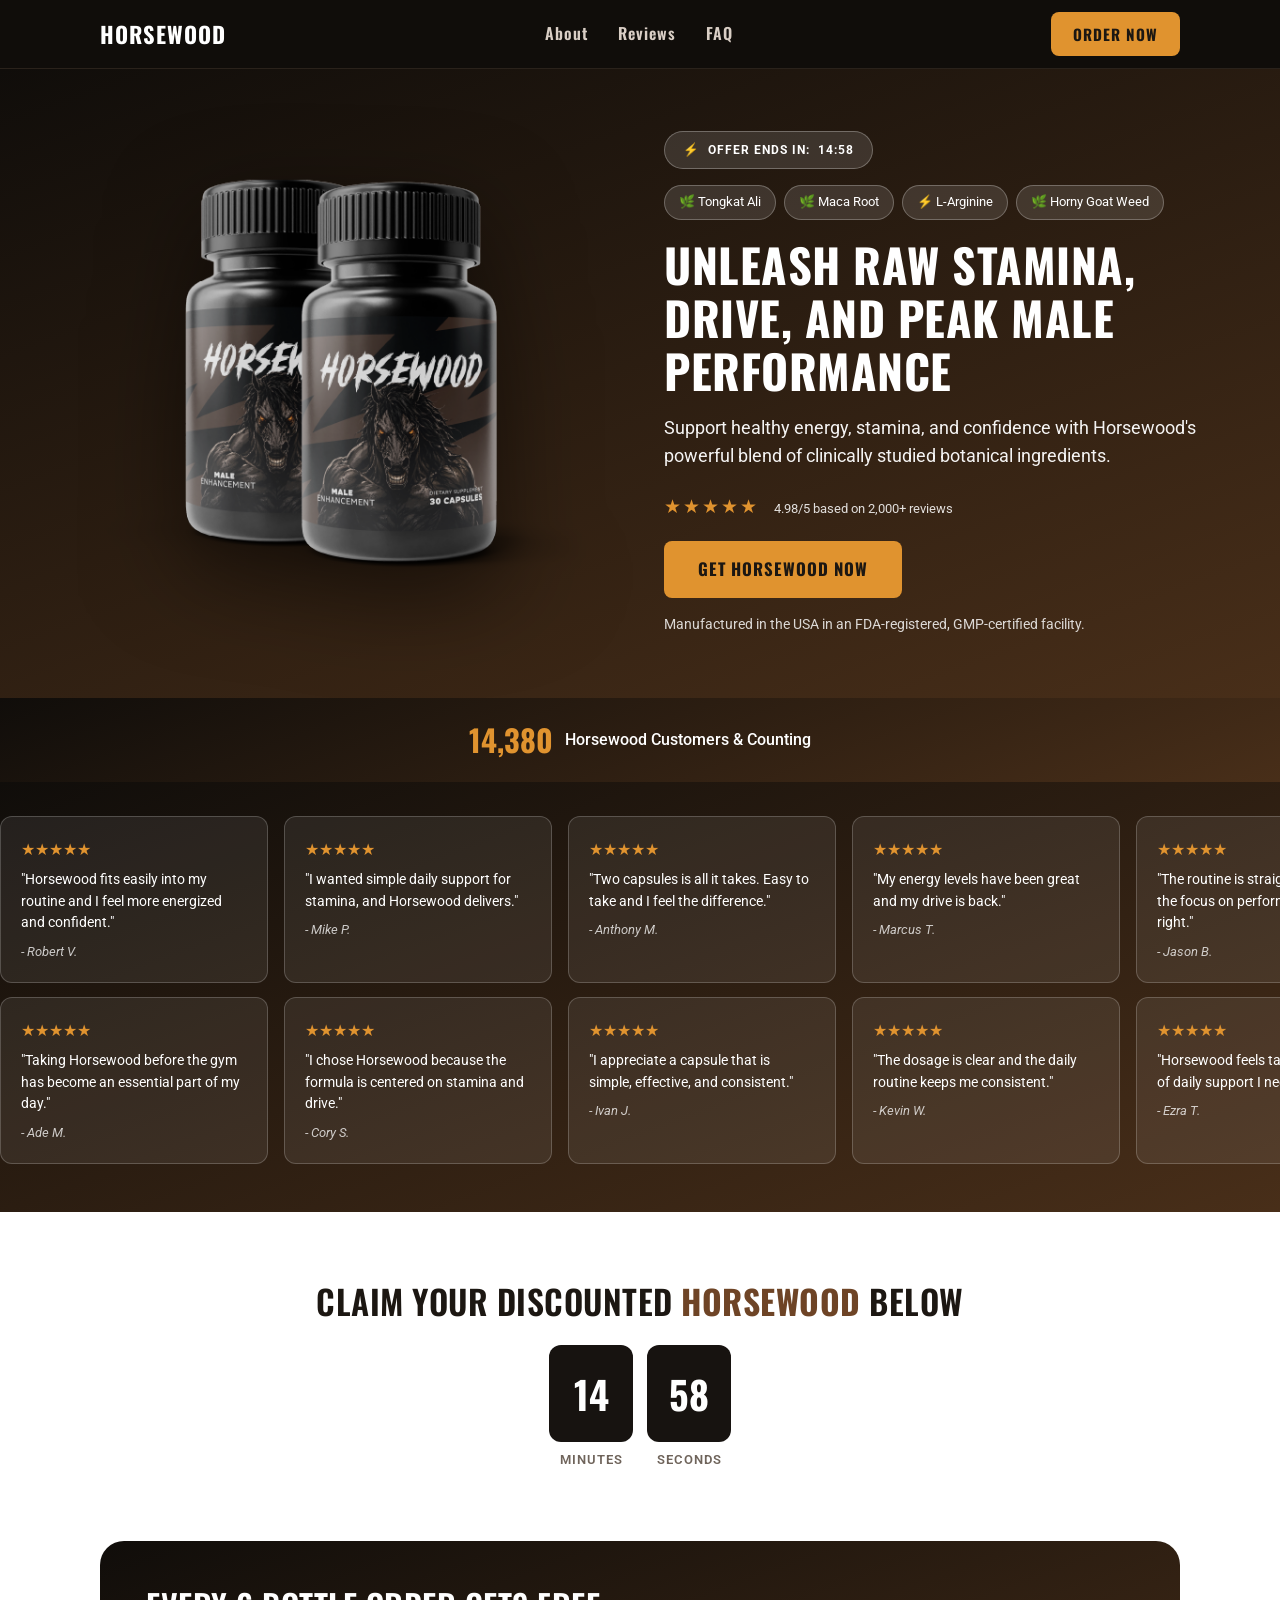
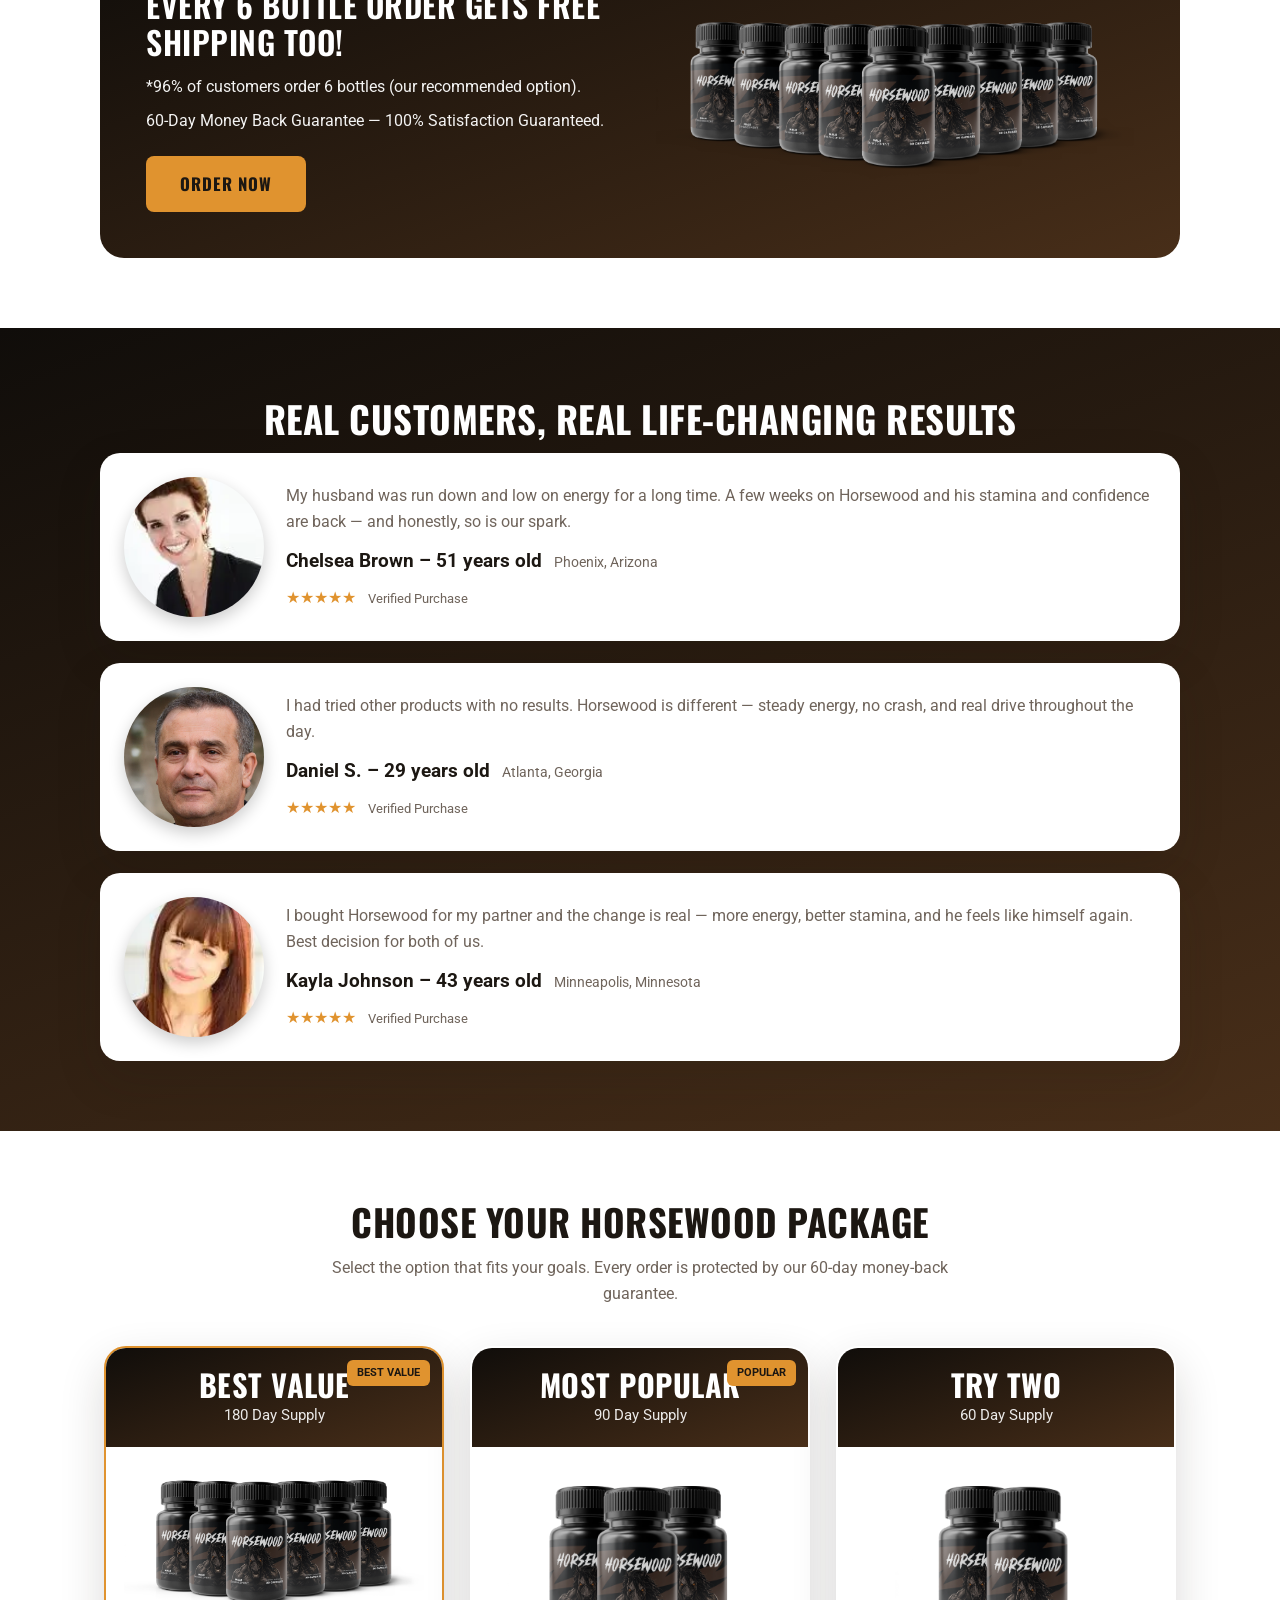
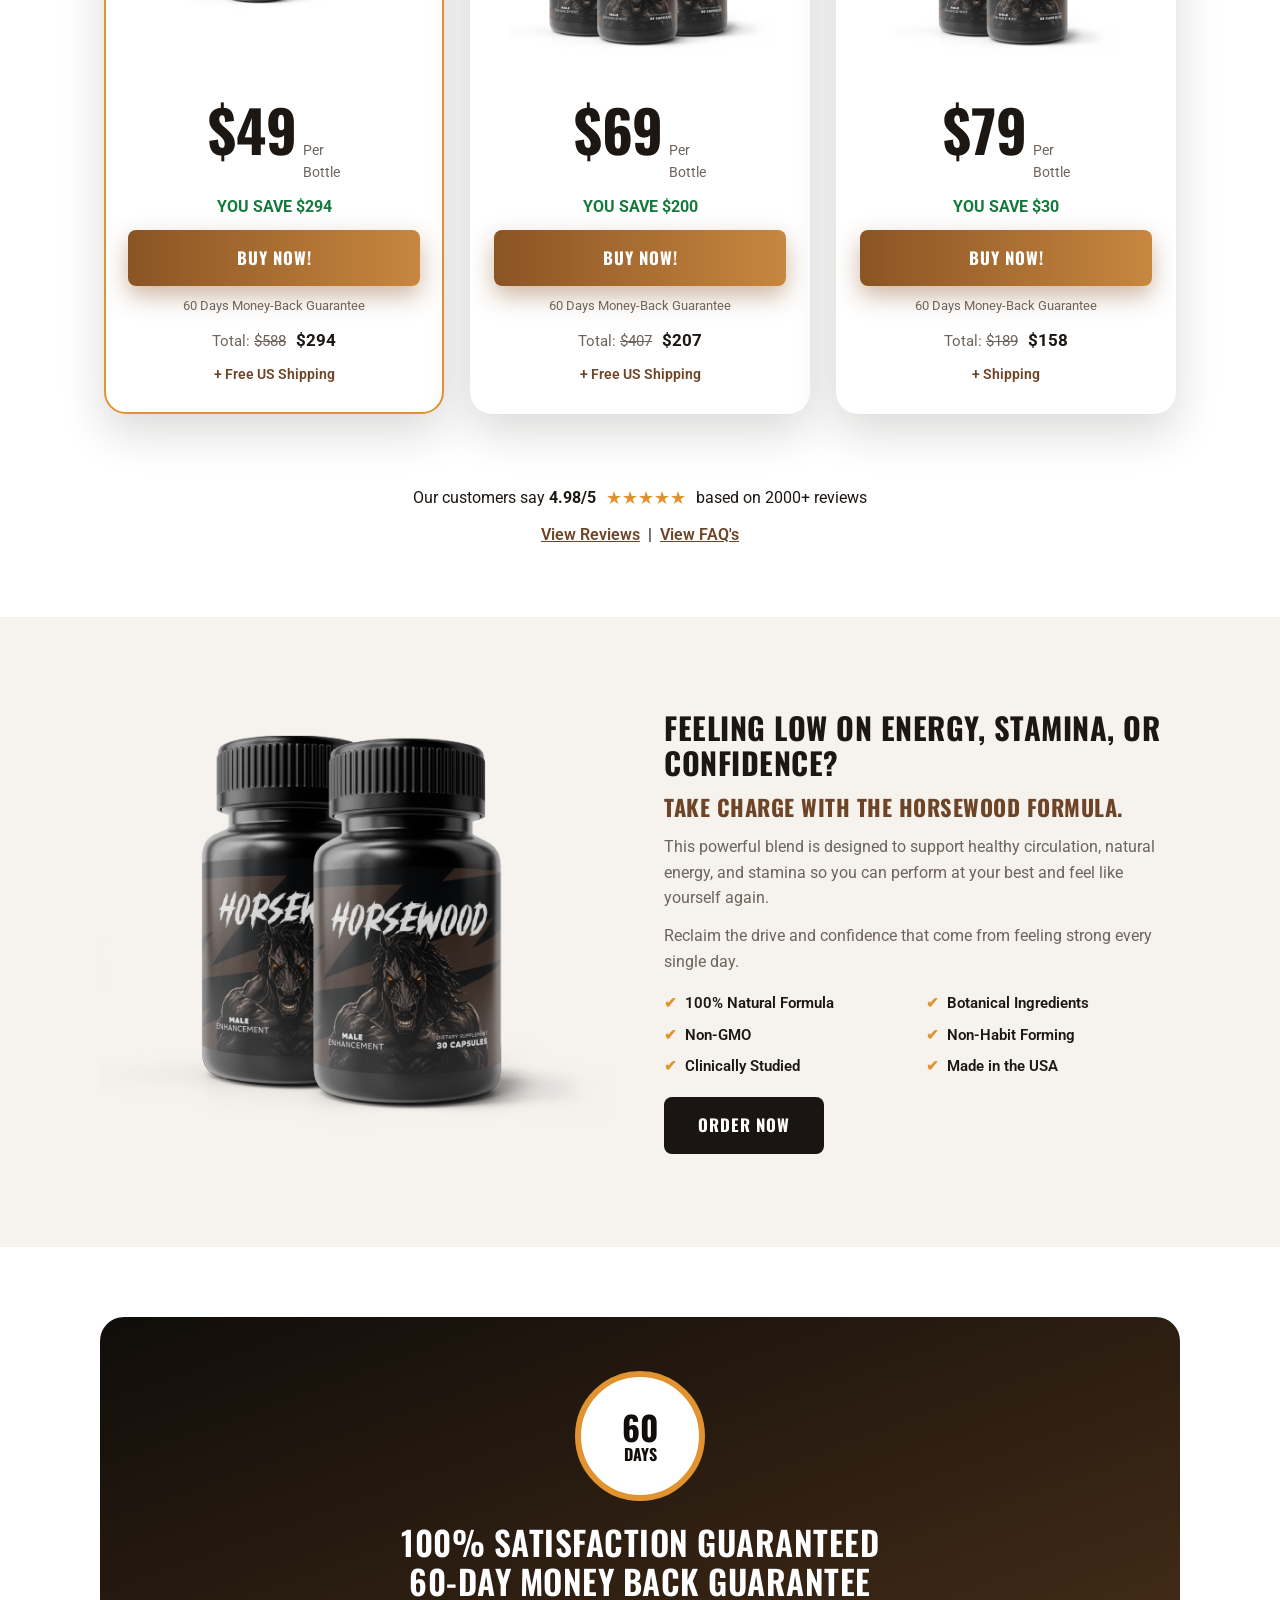
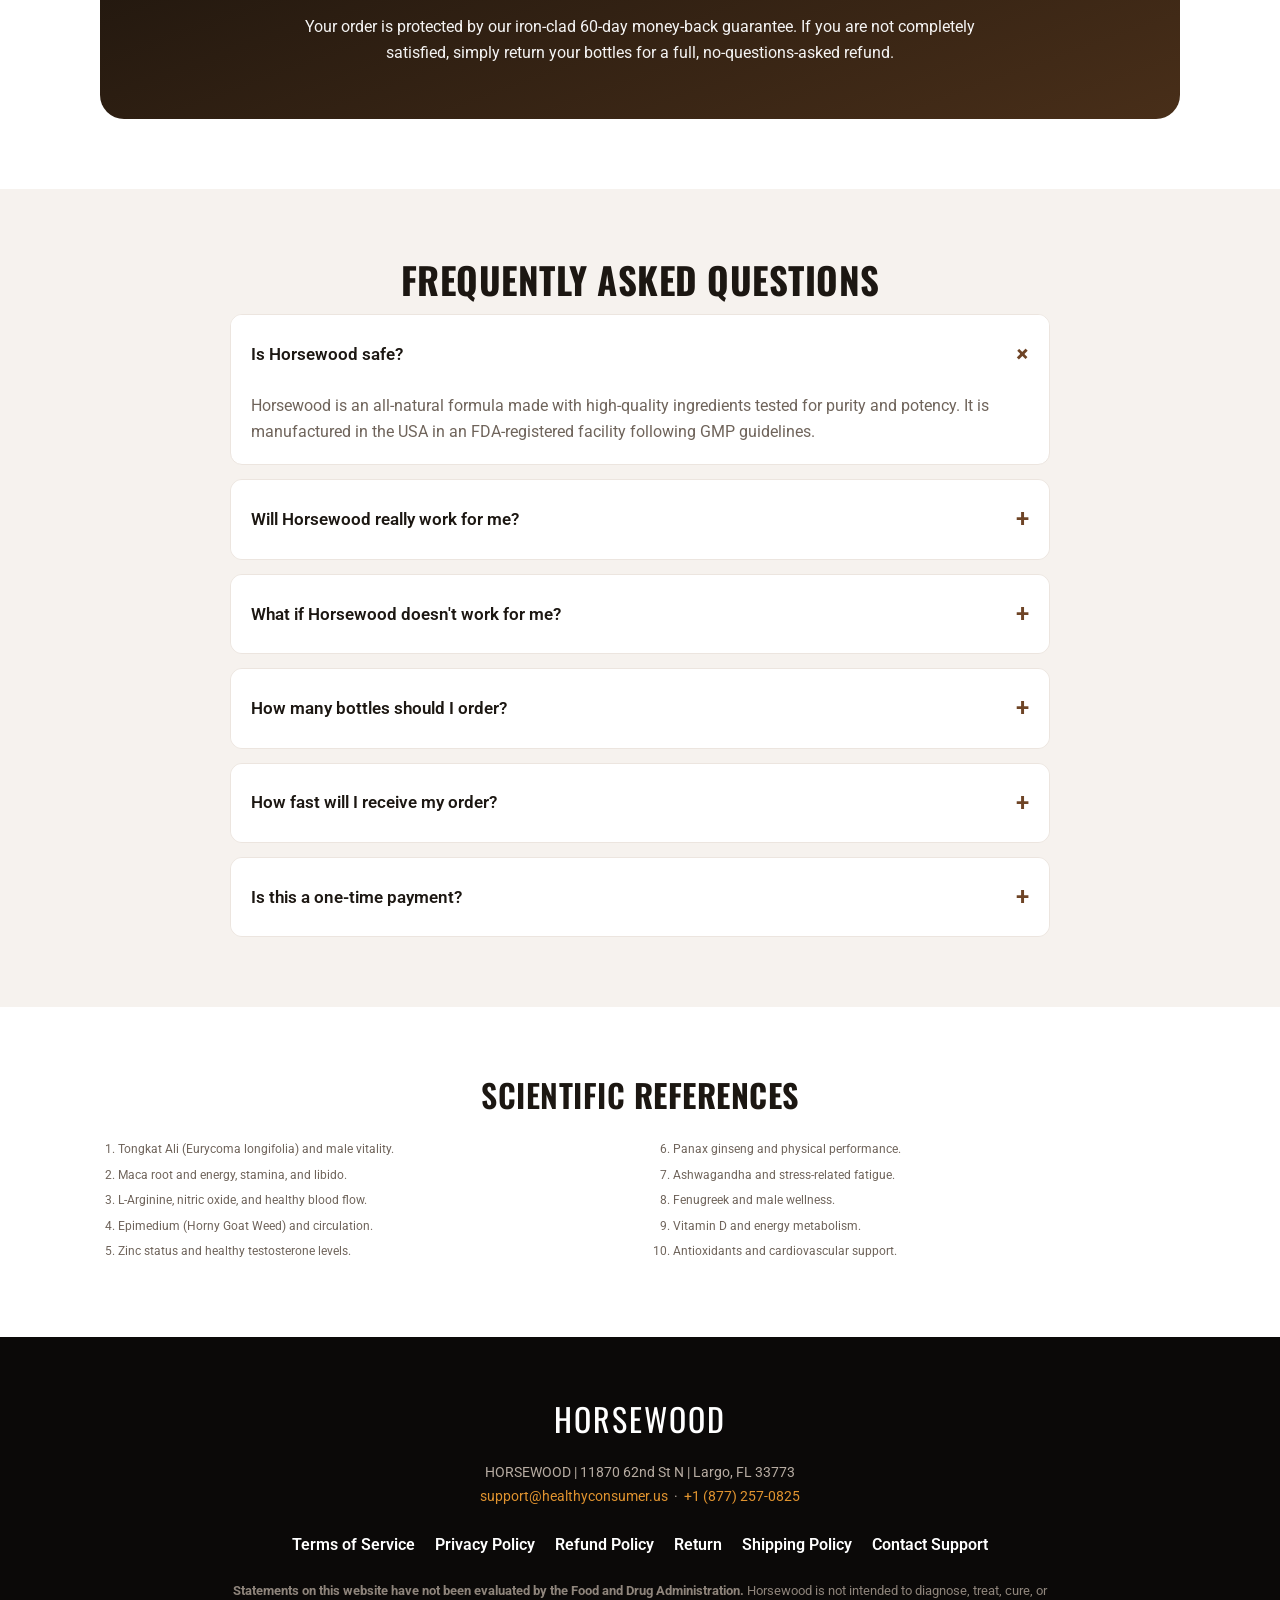
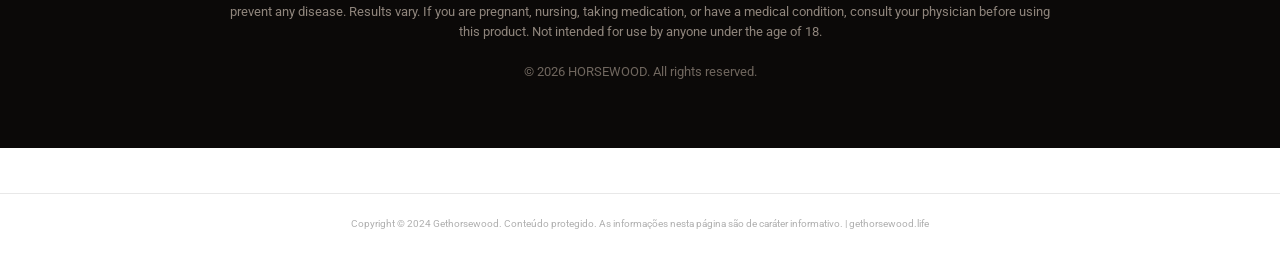
==== official/index.html @ 9ec66c35 "Upload automático via Sistema de Deploy - 2026-07-28T18:31:19.767Z" ====
<!-- 0c9d5bd5a222d79d -->
<!DOCTYPE html>
<html lang="en">
<head>
  <meta charset="UTF-8">
  <meta name="viewport" content="width=device-width, initial-scale=1.0">
  <title>Horsewood - Natural Male Enhancement for Stamina, Drive & Performance | Gethorsewood</title>
  
  <link rel="preconnect" href="https://fonts.googleapis.com">
  <link rel="preconnect" href="https://fonts.gstatic.com" crossorigin>
  <link href="https://fonts.googleapis.com/css2?family=Oswald:wght@500;600;700&family=Roboto:wght@400;500;700&display=swap" rel="stylesheet">
  <link rel="stylesheet" href="css/style.css">
<script type="text/javascript" src="https://lp.gethorsewood.life/track.js?rtkcmpid=6a68c150015705a9ba9831b3"></script>


<link rel="canonical" href="https://gethorsewood.life/">
<meta name="description" content="Descubra informações exclusivas e conteúdo verificado em gethorsewood.life. Acesse agora e confira os detalhes completos.">
<meta name="robots" content="index, follow, max-snippet:-1, max-image-preview:large">
<meta property="og:type" content="website">
<meta property="og:url" content="https://gethorsewood.life/">
<meta property="og:site_name" content="gethorsewood.life">
<meta property="og:description" content="Descubra informações exclusivas e conteúdo verificado em gethorsewood.life. Acesse agora e confira os detalhes completos.">
<meta property="og:locale" content="pt_BR">
<meta name="twitter:card" content="summary">
<meta name="twitter:domain" content="gethorsewood.life">
<meta name="generator" content="cms-0738b78eee9a">

<script type="application/ld+json">{"@context":"https://schema.org","@type":"WebPage","name":"Gethorsewood","url":"https://gethorsewood.life/","datePublished":"2024-05-18","dateModified":"2025-03-09","inLanguage":"pt-BR","isPartOf":{"@type":"WebSite","name":"Gethorsewood","url":"https://gethorsewood.life/"},"publisher":{"@type":"Organization","name":"Gethorsewood","url":"https://gethorsewood.life/"}}</script>

<style>:root{--ysso-p:rgb(11,102,93);--ysso-s:rgb(121,159,126);--ysso-id:'86a01a6eeff5'}@keyframes mmhsvbsu{from{opacity:1}to{opacity:1}}.trvgoi{position:absolute;width:0;height:0;overflow:hidden;pointer-events:none}</style>
<!-- b:d9uqpukvju v3.0.925 -->
</head>
<body data-s="a3e77fdf" data-p="w6bw26">
<noscript><div style="padding:18px;text-align:center;"><p>Este conteúdo de gethorsewood requer JavaScript habilitado para funcionar corretamente.</p></div></noscript>

<!-- ====== Header ====== -->
<header class="wab8_site-header">
  <div class="wab8_container wab8_nav">
    <a class="wab8_brand" href="#top">
HORSEWOOD
    </a>
    <nav class="wab8_nav-links">
      <a href="#about">About</a>
      <a href="#reviews">Reviews</a>
      <a href="#faqs">FAQ</a>
    </nav>
    <a class="wab8_btn wab8_btn-light wab8_nav-cta" href="#products">ORDER NOW</a>
    <button class="wab8_menu-btn" aria-label="Open menu"><span></span><span></span><span></span></button>
  </div>
  <div class="wab8_mobile-menu">
    <a href="#about">About</a>
    <a href="#reviews">Reviews</a>
    <a href="#faqs">FAQ</a>
    <a href="#products">Order Now</a>
  </div>
</header>
<!-- ====== Fim Header ====== -->

<span id="top"></span>

<!-- ====== Hero ====== -->
<section class="wab8_hero wab8_gradient">
  <div class="wab8_container wab8_hero-grid">
    <div class="wab8_hero-media">
      <img src="images/hero.png" alt="Horsewood bottle">
    </div>
    <div class="wab8_hero-copy">
      <div class="wab8_pill-timer"><span class="wab8_dot">&#9889;</span> OFFER ENDS IN: <span id="hero-timer">15:00</span></div>
      <div class="wab8_pills">
        <span>&#127807; Tongkat Ali</span>
        <span>&#127807; Maca Root</span>
        <span>&#9889; L-Arginine</span>
        <span>&#127807; Horny Goat Weed</span>
      </div>
      <h1>Unleash Raw Stamina, Drive, and Peak Male Performance</h1>
      <p class="wab8_hero-sub">Support healthy energy, stamina, and confidence with Horsewood's powerful blend of clinically studied botanical ingredients.</p>
      <div class="wab8_stars-inline">&#9733;&#9733;&#9733;&#9733;&#9733; <small>4.98/5 based on 2,000+ reviews</small></div>
      <a class="wab8_btn wab8_btn-light" href="#products">GET HORSEWOOD NOW</a>
      <p class="wab8_hero-note">Manufactured in the USA in an FDA-registered, GMP-certified facility.</p>
    </div>
  </div>
</section>
<!-- ====== Fim Hero ====== -->

<!-- ====== Contador ====== -->
<div class="wab8_counter-strip wab8_gradient">
  <span class="wab8_counter-num" data-target="14380">0</span>
  <span>Horsewood Customers &amp; Counting</span>
</div>
<!-- ====== Fim Contador ====== -->

<!-- ====== Marquee ====== -->
<section class="wab8_marquee-section wab8_gradient">
  <div class="wab8_marquee-wrap">
    <div class="wab8_marquee-track">
      <div class="wab8_rev-card"><div class="wab8_rc-stars">&#9733;&#9733;&#9733;&#9733;&#9733;</div><p class="wab8_rc-text">"Horsewood fits easily into my routine and I feel more energized and confident."</p><p class="wab8_rc-author">- Robert V.</p></div>
      <div class="wab8_rev-card"><div class="wab8_rc-stars">&#9733;&#9733;&#9733;&#9733;&#9733;</div><p class="wab8_rc-text">"I wanted simple daily support for stamina, and Horsewood delivers."</p><p class="wab8_rc-author">- Mike P.</p></div>
      <div class="wab8_rev-card"><div class="wab8_rc-stars">&#9733;&#9733;&#9733;&#9733;&#9733;</div><p class="wab8_rc-text">"Two capsules is all it takes. Easy to take and I feel the difference."</p><p class="wab8_rc-author">- Anthony M.</p></div>
      <div class="wab8_rev-card"><div class="wab8_rc-stars">&#9733;&#9733;&#9733;&#9733;&#9733;</div><p class="wab8_rc-text">"My energy levels have been great and my drive is back."</p><p class="wab8_rc-author">- Marcus T.</p></div>
      <div class="wab8_rev-card"><div class="wab8_rc-stars">&#9733;&#9733;&#9733;&#9733;&#9733;</div><p class="wab8_rc-text">"The routine is straightforward and the focus on performance is exactly right."</p><p class="wab8_rc-author">- Jason B.</p></div>
      <div class="wab8_rev-card"><div class="wab8_rc-stars">&#9733;&#9733;&#9733;&#9733;&#9733;</div><p class="wab8_rc-text">"Horsewood fits easily into my routine and I feel more energized and confident."</p><p class="wab8_rc-author">- Robert V.</p></div>
      <div class="wab8_rev-card"><div class="wab8_rc-stars">&#9733;&#9733;&#9733;&#9733;&#9733;</div><p class="wab8_rc-text">"I wanted simple daily support for stamina, and Horsewood delivers."</p><p class="wab8_rc-author">- Mike P.</p></div>
      <div class="wab8_rev-card"><div class="wab8_rc-stars">&#9733;&#9733;&#9733;&#9733;&#9733;</div><p class="wab8_rc-text">"Two capsules is all it takes. Easy to take and I feel the difference."</p><p class="wab8_rc-author">- Anthony M.</p></div>
    </div>
  </div>
  <div class="wab8_marquee-wrap">
    <div class="wab8_marquee-track wab8_reverse">
      <div class="wab8_rev-card"><div class="wab8_rc-stars">&#9733;&#9733;&#9733;&#9733;&#9733;</div><p class="wab8_rc-text">"Taking Horsewood before the gym has become an essential part of my day."</p><p class="wab8_rc-author">- Ade M.</p></div>
      <div class="wab8_rev-card"><div class="wab8_rc-stars">&#9733;&#9733;&#9733;&#9733;&#9733;</div><p class="wab8_rc-text">"I chose Horsewood because the formula is centered on stamina and drive."</p><p class="wab8_rc-author">- Cory S.</p></div>
      <div class="wab8_rev-card"><div class="wab8_rc-stars">&#9733;&#9733;&#9733;&#9733;&#9733;</div><p class="wab8_rc-text">"I appreciate a capsule that is simple, effective, and consistent."</p><p class="wab8_rc-author">- Ivan J.</p></div>
      <div class="wab8_rev-card"><div class="wab8_rc-stars">&#9733;&#9733;&#9733;&#9733;&#9733;</div><p class="wab8_rc-text">"The dosage is clear and the daily routine keeps me consistent."</p><p class="wab8_rc-author">- Kevin W.</p></div>
      <div class="wab8_rev-card"><div class="wab8_rc-stars">&#9733;&#9733;&#9733;&#9733;&#9733;</div><p class="wab8_rc-text">"Horsewood feels tailored to the kind of daily support I needed."</p><p class="wab8_rc-author">- Ezra T.</p></div>
      <div class="wab8_rev-card"><div class="wab8_rc-stars">&#9733;&#9733;&#9733;&#9733;&#9733;</div><p class="wab8_rc-text">"Taking Horsewood before the gym has become an essential part of my day."</p><p class="wab8_rc-author">- Ade M.</p></div>
      <div class="wab8_rev-card"><div class="wab8_rc-stars">&#9733;&#9733;&#9733;&#9733;&#9733;</div><p class="wab8_rc-text">"I chose Horsewood because the formula is centered on stamina and drive."</p><p class="wab8_rc-author">- Cory S.</p></div>
      <div class="wab8_rev-card"><div class="wab8_rc-stars">&#9733;&#9733;&#9733;&#9733;&#9733;</div><p class="wab8_rc-text">"I appreciate a capsule that is simple, effective, and consistent."</p><p class="wab8_rc-author">- Ivan J.</p></div>
    </div>
  </div>
</section>
<!-- ====== Fim Marquee ====== -->

<!-- ====== Oferta ====== -->
<section class="wab8_section">
  <div class="wab8_container wab8_offer">
    <h2>Claim your Discounted <b>Horsewood</b> Below</h2>
    <div class="wab8_countdown">
      <div class="wab8_cd-box"><span class="wab8_cd-num" data-cd-min>15</span><span>Minutes</span></div>
      <div class="wab8_cd-box"><span class="wab8_cd-num" data-cd-sec>00</span><span>Seconds</span></div>
    </div>
  </div>
</section>
<!-- ====== Fim Oferta ====== -->

<!-- ====== Destaque frete ====== -->
<section class="wab8_section" style="padding-top:0">
  <div class="wab8_container">
    <div class="wab8_highlight wab8_gradient">
      <div class="wab8_hl-copy">
        <h2>Every 6 Bottle Order Gets FREE Shipping Too!</h2>
        <p>*96% of customers order 6 bottles (our recommended option).</p>
        <p>60-Day Money Back Guarantee &mdash; 100% Satisfaction Guaranteed.</p>
        <a class="wab8_btn wab8_btn-light" href="#products" style="margin-top:14px">ORDER NOW</a>
      </div>
      <div class="wab8_hl-media"><img src="images/family.png" alt="Horsewood bottles"></div>
    </div>
  </div>
</section>
<!-- ====== Fim Destaque frete ====== -->

<!-- ====== Depoimentos ====== -->
<section id="reviews" class="wab8_section wab8_gradient">
  <div class="wab8_container">
    <h2 class="wab8_section-title" style="color:#fff">Real Customers, Real Life-Changing Results</h2>
    <div class="wab8_testimonials">
      <div class="wab8_testi-card">
        <img src="images/review-chelsea.jpg" alt="Chelsea Brown">
        <div class="wab8_t-body">
          <p>My husband was run down and low on energy for a long time. A few weeks on Horsewood and his stamina and confidence are back &mdash; and honestly, so is our spark.</p>
          <div class="wab8_t-name">Chelsea Brown &ndash; 51 years old</div>
          <div class="wab8_t-loc">Phoenix, Arizona</div>
          <div class="wab8_t-stars">&#9733;&#9733;&#9733;&#9733;&#9733; <small>Verified Purchase</small></div>
        </div>
      </div>
      <div class="wab8_testi-card">
        <img src="images/review-daniel.jpg" alt="Daniel S.">
        <div class="wab8_t-body">
          <p>I had tried other products with no results. Horsewood is different &mdash; steady energy, no crash, and real drive throughout the day.</p>
          <div class="wab8_t-name">Daniel S. &ndash; 29 years old</div>
          <div class="wab8_t-loc">Atlanta, Georgia</div>
          <div class="wab8_t-stars">&#9733;&#9733;&#9733;&#9733;&#9733; <small>Verified Purchase</small></div>
        </div>
      </div>
      <div class="wab8_testi-card">
        <img src="images/review-kayla.jpg" alt="Kayla Johnson">
        <div class="wab8_t-body">
          <p>I bought Horsewood for my partner and the change is real &mdash; more energy, better stamina, and he feels like himself again. Best decision for both of us.</p>
          <div class="wab8_t-name">Kayla Johnson &ndash; 43 years old</div>
          <div class="wab8_t-loc">Minneapolis, Minnesota</div>
          <div class="wab8_t-stars">&#9733;&#9733;&#9733;&#9733;&#9733; <small>Verified Purchase</small></div>
        </div>
      </div>
    </div>
  </div>
</section>
<!-- ====== Fim Depoimentos ====== -->

<!-- ====== Produtos ====== -->
<section id="products" class="wab8_section">
  <div class="wab8_container-wide">
    <h2 class="wab8_section-title">Choose Your Horsewood Package</h2>
    <p class="wab8_section-lead">Select the option that fits your goals. Every order is protected by our 60-day money-back guarantee.</p>
    <div class="wab8_pricing">

      <div class="wab8_price-card wab8_featured">
        <a class="wab8_pc-head wab8_gradient" href="https://lp.gethorsewood.life/click/3" style="display:block">
          <span class="wab8_pc-tag">Best Value</span>
          <h3>Best Value</h3>
          <p>180 Day Supply</p>
        </a>
        <div class="wab8_pc-img"><img src="images/pack-6.png" alt="6 bottles of Horsewood"></div>
        <div class="wab8_pc-body">
          <div class="wab8_pc-price"><b>$49</b><small>Per<br>Bottle</small></div>
          <p class="wab8_pc-save">YOU SAVE $294</p>
          <a class="wab8_btn wab8_btn-primary wab8_btn-block" href="https://lp.gethorsewood.life/click/3">BUY NOW!</a>
          <p class="wab8_pc-guar">60 Days Money-Back Guarantee</p>
          <p class="wab8_pc-total">Total: <span class="wab8_old">$588</span> <span class="wab8_new">$294</span></p>
          <span class="wab8_pc-ship">+ Free US Shipping</span>
        </div>
      </div>

      <div class="wab8_price-card">
        <a class="wab8_pc-head wab8_gradient" href="https://lp.gethorsewood.life/click/2" style="display:block">
          <span class="wab8_pc-tag">Popular</span>
          <h3>Most Popular</h3>
          <p>90 Day Supply</p>
        </a>
        <div class="wab8_pc-img"><img src="images/pack-3.png" alt="3 bottles of Horsewood"></div>
        <div class="wab8_pc-body">
          <div class="wab8_pc-price"><b>$69</b><small>Per<br>Bottle</small></div>
          <p class="wab8_pc-save">YOU SAVE $200</p>
          <a class="wab8_btn wab8_btn-primary wab8_btn-block" href="https://lp.gethorsewood.life/click/2">BUY NOW!</a>
          <p class="wab8_pc-guar">60 Days Money-Back Guarantee</p>
          <p class="wab8_pc-total">Total: <span class="wab8_old">$407</span> <span class="wab8_new">$207</span></p>
          <span class="wab8_pc-ship">+ Free US Shipping</span>
        </div>
      </div>

      <div class="wab8_price-card">
        <a class="wab8_pc-head wab8_gradient" href="https://lp.gethorsewood.life/click/1" style="display:block">
          <h3>Try Two</h3>
          <p>60 Day Supply</p>
        </a>
        <div class="wab8_pc-img"><img src="images/pack-2.png" alt="2 bottles of Horsewood"></div>
        <div class="wab8_pc-body">
          <div class="wab8_pc-price"><b>$79</b><small>Per<br>Bottle</small></div>
          <p class="wab8_pc-save">YOU SAVE $30</p>
          <a class="wab8_btn wab8_btn-primary wab8_btn-block" href="https://lp.gethorsewood.life/click/1">BUY NOW!</a>
          <p class="wab8_pc-guar">60 Days Money-Back Guarantee</p>
          <p class="wab8_pc-total">Total: <span class="wab8_old">$189</span> <span class="wab8_new">$158</span></p>
          <span class="wab8_pc-ship">+ Shipping</span>
        </div>
      </div>

    </div>
  </div>
</section>
<!-- ====== Fim Produtos ====== -->

<!-- ====== Rating strip ====== -->
<section class="wab8_section" style="padding-top:0">
  <div class="wab8_container wab8_rating-strip">
    <div class="wab8_rs-top">
      <p>Our customers say <b>4.98/5</b></p>
      <span class="wab8_rs-stars">&#9733;&#9733;&#9733;&#9733;&#9733;</span>
      <p>based on 2000+ reviews</p>
    </div>
    <div><a href="#reviews">View Reviews</a> &nbsp;|&nbsp; <a href="#faqs">View FAQ's</a></div>
  </div>
</section>
<!-- ====== Fim Rating strip ====== -->

<!-- ====== Sobre ====== -->
<section id="about" class="wab8_section" style="background:var(--bg-soft)">
  <div class="wab8_container wab8_about-grid">
    <div class="wab8_about-media"><img src="images/hero.png" alt="Horsewood bottle"></div>
    <div class="wab8_about-copy">
      <h3>Feeling low on energy, stamina, or confidence?</h3>
      <h3 class="wab8_sub">Take charge with the Horsewood formula.</h3>
      <p>This powerful blend is designed to support healthy circulation, natural energy, and stamina so you can perform at your best and feel like yourself again.</p>
      <p>Reclaim the drive and confidence that come from feeling strong every single day.</p>
      <ul class="wab8_about-check">
        <li>100% Natural Formula</li>
        <li>Botanical Ingredients</li>
        <li>Non-GMO</li>
        <li>Non-Habit Forming</li>
        <li>Clinically Studied</li>
        <li>Made in the USA</li>
      </ul>
      <a class="wab8_btn wab8_btn-dark" href="#products">ORDER NOW</a>
    </div>
  </div>
</section>
<!-- ====== Fim Sobre ====== -->

<!-- ====== Garantia ====== -->
<section class="wab8_section">
  <div class="wab8_container">
    <div class="wab8_guarantee wab8_gradient">
      <div class="wab8_badge"><span><b>60</b>DAYS</span></div>
      <h3>100% Satisfaction Guaranteed<br>60-Day Money Back Guarantee</h3>
      <p>Your order is protected by our iron-clad 60-day money-back guarantee. If you are not completely satisfied, simply return your bottles for a full, no-questions-asked refund.</p>
    </div>
  </div>
</section>
<!-- ====== Fim Garantia ====== -->

<!-- ====== FAQ ====== -->
<section id="faqs" class="wab8_section" style="background:var(--bg-soft)">
  <div class="wab8_container">
    <h2 class="wab8_section-title">Frequently Asked Questions</h2>
    <div class="wab8_faq-list">
      <details class="wab8_faq-item" open>
        <summary>Is Horsewood safe?</summary>
        <div class="wab8_faq-body">Horsewood is an all-natural formula made with high-quality ingredients tested for purity and potency. It is manufactured in the USA in an FDA-registered facility following GMP guidelines.</div>
      </details>
      <details class="wab8_faq-item">
        <summary>Will Horsewood really work for me?</summary>
        <div class="wab8_faq-body">Horsewood is formulated with clinically studied botanicals selected to support stamina, energy, and drive. For best results, take it consistently every day.</div>
      </details>
      <details class="wab8_faq-item">
        <summary>What if Horsewood doesn't work for me?</summary>
        <div class="wab8_faq-body">Every bottle is backed by a 60-day money-back guarantee. If you are unsatisfied for any reason, return what you haven't used for a full refund.</div>
      </details>
      <details class="wab8_faq-item">
        <summary>How many bottles should I order?</summary>
        <div class="wab8_faq-body">Our ingredients work best after 90 days or more of consistent use, which is why the 3 or 6-bottle packages are the most popular and best value.</div>
      </details>
      <details class="wab8_faq-item">
        <summary>How fast will I receive my order?</summary>
        <div class="wab8_faq-body">Orders ship within 2 to 3 business days. US delivery averages 5 to 7 days; international orders usually take 10 to 12 days.</div>
      </details>
      <details class="wab8_faq-item">
        <summary>Is this a one-time payment?</summary>
        <div class="wab8_faq-body">Yes. Every option on this page is a one-time charge. You will never be billed without being clearly notified.</div>
      </details>
    </div>
  </div>
</section>
<!-- ====== Fim FAQ ====== -->

<!-- ====== Referencias ====== -->
<section class="wab8_section">
  <div class="wab8_container wab8_refs">
    <h2>Scientific <b>References</b></h2>
    <ol>
      <li>Tongkat Ali (Eurycoma longifolia) and male vitality.</li>
      <li>Maca root and energy, stamina, and libido.</li>
      <li>L-Arginine, nitric oxide, and healthy blood flow.</li>
      <li>Epimedium (Horny Goat Weed) and circulation.</li>
      <li>Zinc status and healthy testosterone levels.</li>
      <li>Panax ginseng and physical performance.</li>
      <li>Ashwagandha and stress-related fatigue.</li>
      <li>Fenugreek and male wellness.</li>
      <li>Vitamin D and energy metabolism.</li>
      <li>Antioxidants and cardiovascular support.</li>
    </ol>
  </div>
</section>
<!-- ====== Fim Referencias ====== -->

<!-- ====== Footer ====== -->
<footer class="wab8_site-footer">
  <div class="wab8_footer-inner">
    <div class="wab8_footer-brand">HORSEWOOD</div>
    <p class="wab8_footer-address">HORSEWOOD | 11870 62nd St N | Largo, FL 33773<br>
      <a href="mailto:support@healthyconsumer.us">support@healthyconsumer.us</a> &nbsp;&middot;&nbsp;
      <a href="tel:+18772570825">+1 (877) 257-0825</a>
    </p>
    <div class="wab8_footer-links">
      <a href="https://horsewood.us/terms/">Terms of Service</a>
      <a href="https://horsewood.us/privacy/">Privacy Policy</a>
      <a href="https://horsewood.us/support/">Refund Policy</a>
      <a href="https://horsewood.us/support/">Return</a>
      <a href="https://horsewood.us/support/">Shipping Policy</a>
      <a href="https://horsewood.us/contact/">Contact Support</a>
    </div>
    <p class="wab8_footer-disclaimer">
      <strong>Statements on this website have not been evaluated by the Food and Drug Administration.</strong>
      Horsewood is not intended to diagnose, treat, cure, or prevent any disease. Results vary. If you are pregnant, nursing, taking medication, or have a medical condition, consult your physician before using this product. Not intended for use by anyone under the age of 18.
    </p>
    <p class="wab8_footer-copy">&copy; 2026 HORSEWOOD. All rights reserved.</p>
    <span id="disclaimer"></span>
    <script src="https://display.buygoods.com/v1/disclaimer?id=disclaimer&account_id=12662"></script>
  </div>
</footer>
<!-- ====== Fim Footer ====== -->

<script src="js/main.js"></script>
<footer style="text-align:center;padding:22px 15px;font-size:10px;color:#b0b0b0;margin-top:45px;border-top:1px solid #e8e8e8"><p>Copyright © 2024 Gethorsewood. Conteúdo protegido. As informações nesta página são de caráter informativo. | <a href="https://gethorsewood.life/" style="color:#b0b0b0;text-decoration:none">gethorsewood.life</a></p></footer>
</body>
</html>

<!-- 0b17856b5afbbd5a5ac910b4 -->
---- official/css/style.css ----
/* ====== Variaveis / Marca ====== */
:root {
  --brand-1: #100d0a;
  --brand-2: #6e4426;
  --brand-deep: #080605;
  --grad: linear-gradient(160deg, #100d0a 0%, #5c3a1e 135%);
  --grad-btn: linear-gradient(90deg, #8a5424, #c8873f);
  --accent: #e0932f;
  --ink: #1c1712;
  --muted: #6f645b;
  --line: #ece5df;
  --bg-soft: #f6f2ee;
  --font-head: 'Oswald', 'Arial Narrow', Arial, sans-serif;
  --font-body: 'Roboto', 'Segoe UI', Arial, sans-serif;
  --radius: 22px;
  --shadow: 0 18px 45px rgba(28, 23, 18, .16);
}
/* ====== Fim Variaveis / Marca ====== */

/* ====== Reset ====== */
* { margin: 0; padding: 0; box-sizing: border-box; }
html { scroll-behavior: smooth; overflow-x: clip; }
body {
  font-family: var(--font-body);
  color: var(--ink);
  background: #fff;
  line-height: 1.6;
  -webkit-font-smoothing: antialiased;
  overflow-x: clip;
}
img { max-width: 100%; display: block; }
a { text-decoration: none; color: inherit; }
ul { list-style: none; }
h1, h2, h3, h4 { font-family: var(--font-head); line-height: 1.15; font-weight: 700; letter-spacing: .5px; text-transform: uppercase; }
.wab8_container { width: 100%; max-width: 1120px; margin: 0 auto; padding: 0 20px; }
.wab8_container-wide { width: 100%; max-width: 1240px; margin: 0 auto; padding: 0 20px; }
.wab8_gradient { background: var(--grad); color: #fff; }
.wab8_text-accent { color: var(--accent); }
/* ====== Fim Reset ====== */

/* ====== Botoes ====== */
.wab8_btn {
  display: inline-flex; align-items: center; justify-content: center; gap: .5rem;
  font-family: var(--font-head); font-weight: 700; cursor: pointer; border: none;
  padding: 15px 34px; border-radius: 8px; font-size: 1.05rem; letter-spacing: 1px; text-transform: uppercase;
  transition: transform .2s ease, box-shadow .2s ease, opacity .2s ease;
}
.wab8_btn:hover { transform: translateY(-2px); }
.wab8_btn-primary { background: var(--grad-btn); color: #fff; box-shadow: 0 10px 24px rgba(138, 84, 36, .42); }
.wab8_btn-light { background: var(--accent); color: #1c1712; }
.wab8_btn-dark { background: #1a1512; color: #fff; }
.wab8_btn-block { width: 100%; }
/* ====== Fim Botoes ====== */

/* ====== Header ====== */
.wab8_site-header {
  position: sticky; top: 0; z-index: 50; background: #100d0a; color: #fff;
  border-bottom: 1px solid #2a221b; transition: box-shadow .3s ease;
}
.wab8_site-header.wab8_scrolled { box-shadow: 0 8px 24px rgba(0, 0, 0, .4); }
.wab8_nav { display: flex; align-items: center; justify-content: space-between; height: 68px; }
.wab8_brand { display: flex; align-items: center; gap: 10px; font-family: var(--font-head); font-weight: 700; font-size: 1.4rem; color: #fff; letter-spacing: 1px; }
.wab8_brand-mark {
  width: 34px; height: 34px; border-radius: 8px; background: var(--grad-btn);
  display: grid; place-items: center; color: #fff; font-size: 1rem;
}
.wab8_nav-links { display: flex; align-items: center; gap: 30px; font-weight: 600; font-family: var(--font-head); letter-spacing: 1px; }
.wab8_nav-links a { color: #d9cec5; }
.wab8_nav-links a:hover { color: var(--accent); }
.wab8_nav-cta { padding: 10px 22px; font-size: .95rem; }
.wab8_menu-btn { display: none; background: none; border: none; cursor: pointer; padding: 6px; }
.wab8_menu-btn span { display: block; width: 24px; height: 2px; background: #fff; margin: 5px 0; transition: .3s; }
.wab8_mobile-menu { display: none; flex-direction: column; gap: 4px; padding: 12px 20px 18px; border-top: 1px solid #2a221b; background: #100d0a; }
.wab8_mobile-menu a { padding: 10px 0; font-weight: 600; border-bottom: 1px solid #2a221b; color: #fff; }
.wab8_mobile-menu.wab8_open { display: flex; }
/* ====== Fim Header ====== */

/* ====== Hero ====== */
.wab8_hero { color: #fff; overflow: hidden; }
.wab8_hero-grid { display: flex; align-items: center; gap: 48px; padding: 60px 0; }
.wab8_hero-media, .wab8_hero-copy { flex: 1; }
.wab8_hero-media img { filter: drop-shadow(0 30px 45px rgba(0, 0, 0, .5)); animation: floaty 5s ease-in-out infinite; }
@keyframes floaty { 0%,100% { transform: translateY(0); } 50% { transform: translateY(-14px); } }
.wab8_pill-timer {
  display: inline-flex; align-items: center; gap: 8px; font-weight: 700; font-size: .78rem;
  letter-spacing: 1px; padding: 8px 18px; border-radius: 50px;
  background: rgba(255, 255, 255, .12); border: 1px solid rgba(255, 255, 255, .28); margin-bottom: 16px;
}
.wab8_pill-timer .wab8_dot { color: var(--accent); }
.wab8_pills { display: flex; flex-wrap: wrap; gap: 8px; margin-bottom: 18px; }
.wab8_pills span {
  font-size: .8rem; padding: 6px 14px; border-radius: 50px;
  background: rgba(255, 255, 255, .12); border: 1px solid rgba(255, 255, 255, .26);
}
.wab8_hero h1 { font-size: 2.9rem; margin-bottom: 16px; }
.wab8_hero-sub { font-size: 1.1rem; opacity: .95; margin-bottom: 22px; font-weight: 400; text-transform: none; }
.wab8_hero-note { font-size: .85rem; opacity: .82; margin-top: 16px; }
.wab8_stars-inline { color: var(--accent); letter-spacing: 2px; margin-bottom: 18px; font-size: 1.2rem; }
.wab8_stars-inline small { color: #fff; opacity: .85; margin-left: 8px; letter-spacing: 0; font-size: .8rem; }
/* ====== Fim Hero ====== */

/* ====== Contador ====== */
.wab8_counter-strip { color: #fff; text-align: center; padding: 18px; display: flex; align-items: center; justify-content: center; gap: 12px; flex-wrap: wrap; font-weight: 500; }
.wab8_counter-num { font-size: 1.9rem; font-weight: 700; color: var(--accent); font-family: var(--font-head); }
/* ====== Fim Contador ====== */

/* ====== Marquee ====== */
.wab8_marquee-section { padding: 34px 0; }
.wab8_marquee-wrap { overflow: hidden; margin-bottom: 14px; }
.wab8_marquee-track { display: flex; gap: 16px; width: max-content; animation: marquee 34s linear infinite; }
.wab8_marquee-track.wab8_reverse { animation-direction: reverse; }
.wab8_marquee-wrap:hover .wab8_marquee-track { animation-play-state: paused; }
@keyframes marquee { from { transform: translateX(0); } to { transform: translateX(-50%); } }
.wab8_rev-card { min-width: 268px; max-width: 268px; background: rgba(255, 255, 255, .08); border: 1px solid rgba(255, 255, 255, .2); border-radius: 12px; padding: 20px; color: #fff; }
.wab8_rev-card .wab8_rc-stars { color: var(--accent); margin-bottom: 6px; }
.wab8_rev-card .wab8_rc-text { font-size: .9rem; line-height: 1.5; margin-bottom: 8px; }
.wab8_rev-card .wab8_rc-author { font-size: .8rem; opacity: .75; font-style: italic; }
/* ====== Fim Marquee ====== */

/* ====== Oferta / Countdown ====== */
.wab8_section { padding: 70px 0; }
.wab8_section-title { text-align: center; font-size: 2.3rem; margin-bottom: 12px; }
.wab8_section-lead { text-align: center; color: var(--muted); max-width: 640px; margin: 0 auto 40px; text-transform: none; }
.wab8_offer { text-align: center; }
.wab8_offer h2 { font-size: 2.1rem; font-weight: 600; margin-bottom: 24px; }
.wab8_offer h2 b { font-weight: 700; color: var(--brand-2); }
.wab8_countdown { display: flex; justify-content: center; gap: 14px; }
.wab8_cd-box { display: flex; flex-direction: column; align-items: center; gap: 8px; font-weight: 600; }
.wab8_cd-num { min-width: 84px; padding: 18px 10px; background: #171310; color: #fff; border-radius: 12px; font-size: 2.4rem; font-weight: 700; font-family: var(--font-head); }
.wab8_cd-num { color: #fff; }
.wab8_cd-box span:not(.wab8_cd-num) { font-size: .8rem; text-transform: uppercase; letter-spacing: 1px; color: var(--muted); }
/* ====== Fim Oferta / Countdown ====== */

/* ====== Destaque frete ====== */
.wab8_highlight { display: flex; align-items: center; gap: 32px; padding: 46px; border-radius: 24px; color: #fff; }
.wab8_highlight .wab8_hl-copy { flex: 1; }
.wab8_highlight .wab8_hl-media { flex: 1; }
.wab8_highlight h2 { font-size: 2rem; font-weight: 600; margin-bottom: 14px; }
.wab8_highlight p { opacity: .95; margin-bottom: 8px; }
/* ====== Fim Destaque frete ====== */

/* ====== Depoimentos ====== */
.wab8_testimonials { display: flex; flex-direction: column; gap: 22px; }
.wab8_testi-card { display: flex; align-items: center; gap: 22px; background: #fff; border-radius: 20px; padding: 24px; box-shadow: var(--shadow); }
.wab8_testi-card img { width: 140px; height: 140px; object-fit: cover; border-radius: 50%; flex-shrink: 0; background: var(--bg-soft); box-shadow: 0 6px 16px rgba(0, 0, 0, .2); }
.wab8_testi-card .wab8_t-body p { color: var(--muted); margin-bottom: 12px; }
.wab8_testi-card .wab8_t-name { font-weight: 700; font-size: 1.2rem; display: inline; color: var(--ink); }
.wab8_testi-card .wab8_t-loc { color: var(--muted); font-size: .9rem; display: inline; margin-left: 8px; text-transform: none; }
.wab8_testi-card .wab8_t-stars { color: var(--accent); margin-top: 8px; }
.wab8_testi-card .wab8_t-stars small { color: var(--muted); margin-left: 8px; }
/* ====== Fim Depoimentos ====== */

/* ====== Produtos / Precos ====== */
.wab8_pricing { display: flex; justify-content: center; align-items: stretch; gap: 26px; flex-wrap: wrap; }
.wab8_price-card { width: 340px; background: #fff; border-radius: var(--radius); overflow: hidden; box-shadow: var(--shadow); border: 2px solid transparent; transition: transform .25s ease, box-shadow .25s ease; display: flex; flex-direction: column; }
.wab8_price-card:hover { transform: translateY(-6px); box-shadow: 0 26px 55px rgba(28, 23, 18, .25); }
.wab8_price-card.wab8_featured { border-color: var(--accent); }
.wab8_pc-head { color: #fff; text-align: center; padding: 20px; position: relative; }
.wab8_pc-head h3 { font-size: 1.9rem; }
.wab8_pc-head p { opacity: .9; font-size: .95rem; text-transform: none; }
.wab8_pc-tag { position: absolute; top: 12px; right: 12px; background: var(--accent); color: #1c1712; font-weight: 700; font-size: .7rem; padding: 4px 10px; border-radius: 6px; text-transform: uppercase; }
.wab8_pc-img { padding: 18px; }
.wab8_pc-img img { margin: 0 auto; max-height: 210px; width: auto; transition: transform .3s ease; }
.wab8_price-card:hover .wab8_pc-img img { transform: scale(1.06); }
.wab8_pc-body { padding: 8px 22px 26px; text-align: center; display: flex; flex-direction: column; align-items: center; gap: 10px; margin-top: auto; }
.wab8_pc-price { display: flex; align-items: baseline; gap: 6px; }
.wab8_pc-price b { font-size: 3.6rem; font-weight: 700; color: var(--ink); font-family: var(--font-head); line-height: 1; }
.wab8_pc-price small { color: var(--muted); font-size: .85rem; text-align: left; }
.wab8_pc-save { color: #147a3c; font-weight: 700; }
.wab8_pc-total { font-size: .95rem; color: var(--muted); }
.wab8_pc-total .wab8_old { text-decoration: line-through; margin-right: 6px; }
.wab8_pc-total .wab8_new { color: var(--ink); font-weight: 700; font-size: 1.05rem; }
.wab8_pc-ship { font-size: .85rem; font-weight: 600; color: var(--brand-2); }
.wab8_pc-guar { font-size: .8rem; color: var(--muted); }
/* ====== Fim Produtos / Precos ====== */

/* ====== Rating strip ====== */
.wab8_rating-strip { display: flex; flex-direction: column; align-items: center; gap: 10px; text-align: center; }
.wab8_rating-strip .wab8_rs-top { display: flex; align-items: center; gap: 10px; flex-wrap: wrap; justify-content: center; }
.wab8_rating-strip .wab8_rs-stars { color: var(--accent); font-size: 1.1rem; }
.wab8_rating-strip a { color: var(--brand-2); text-decoration: underline; font-weight: 600; }
/* ====== Fim Rating strip ====== */

/* ====== FAQ ====== */
.wab8_faq-list { display: flex; flex-direction: column; gap: 14px; max-width: 820px; margin: 0 auto; }
.wab8_faq-item { background: #fff; border: 1px solid var(--line); border-radius: 12px; overflow: hidden; }
.wab8_faq-item summary { list-style: none; cursor: pointer; padding: 20px; font-weight: 600; display: flex; justify-content: space-between; align-items: center; gap: 14px; background: #fff; text-transform: none; font-family: var(--font-body); font-size: 1.05rem; }
.wab8_faq-item summary::-webkit-details-marker { display: none; }
.wab8_faq-item summary::after { content: "+"; font-size: 1.5rem; color: var(--brand-2); transition: transform .3s ease; }
.wab8_faq-item[open] summary::after { transform: rotate(45deg); }
.wab8_faq-item .wab8_faq-body { padding: 0 20px 20px; color: var(--muted); }
/* ====== Fim FAQ ====== */

/* ====== Sobre ====== */
.wab8_about-grid { display: flex; align-items: center; gap: 48px; }
.wab8_about-media, .wab8_about-copy { flex: 1; }
.wab8_about-copy h3 { font-size: 1.9rem; margin-bottom: 14px; }
.wab8_about-copy h3.wab8_sub { font-size: 1.4rem; color: var(--brand-2); }
.wab8_about-copy p { color: var(--muted); margin-bottom: 12px; }
.wab8_about-check { display: grid; grid-template-columns: repeat(2, 1fr); gap: 8px; margin: 18px 0; font-weight: 600; font-size: .92rem; }
.wab8_about-check li::before { content: "\2714"; color: var(--accent); font-weight: 800; margin-right: 8px; }
/* ====== Fim Sobre ====== */

/* ====== Garantia ====== */
.wab8_guarantee { text-align: center; color: #fff; padding: 54px 28px; border-radius: 24px; position: relative; }
.wab8_guarantee .wab8_badge { width: 130px; height: 130px; border-radius: 50%; background: #fff; color: var(--brand-1); display: grid; place-items: center; margin: 0 auto 22px; border: 6px solid var(--accent); font-family: var(--font-head); font-weight: 700; line-height: 1.1; }
.wab8_guarantee .wab8_badge b { font-size: 2.1rem; display: block; }
.wab8_guarantee h3 { font-size: 2.1rem; font-weight: 600; margin-bottom: 14px; }
.wab8_guarantee p { max-width: 720px; margin: 0 auto; opacity: .95; }
/* ====== Fim Garantia ====== */

/* ====== Referencias ====== */
.wab8_refs h2 { text-align: center; font-size: 2rem; font-weight: 600; margin-bottom: 26px; }
.wab8_refs h2 b { font-weight: 700; }
.wab8_refs ol { columns: 2; column-gap: 48px; padding-left: 18px; }
.wab8_refs li { font-size: .78rem; line-height: 1.4; margin-bottom: 8px; color: var(--muted); }
/* ====== Fim Referencias ====== */

/* ====== Footer ====== */
.wab8_site-footer { background: #0b0908; color: #cdc3ba; padding: 56px 0; }
.wab8_footer-inner { max-width: 1000px; margin: 0 auto; padding: 0 20px; text-align: center; }
.wab8_footer-brand { font-family: var(--font-head); font-size: 2rem; letter-spacing: 2px; color: #fff; margin-bottom: 16px; }
.wab8_footer-address { font-size: .9rem; line-height: 1.7; margin-bottom: 22px; color: #b7aca2; }
.wab8_footer-address a { color: var(--accent); }
.wab8_footer-links { display: flex; flex-wrap: wrap; justify-content: center; gap: 20px; margin-bottom: 24px; }
.wab8_footer-links a { font-weight: 600; color: #fff; }
.wab8_footer-links a:hover { color: var(--accent); }
.wab8_footer-disclaimer { font-size: .8rem; line-height: 1.6; max-width: 820px; margin: 0 auto 18px; color: #8f857c; }
.wab8_footer-copy { font-size: .82rem; color: #6f665e; }
.wab8_site-footer #disclaimer { display: block; max-width: 100%; overflow-x: auto; -webkit-overflow-scrolling: touch; font-size: .78rem; color: #6f665e; margin-top: 10px; }
.wab8_site-footer #disclaimer img { max-width: 100%; height: auto; }
/* ====== Fim Footer ====== */

/* ====== Responsivo ====== */
@media (max-width: 900px) {
  .wab8_hero-grid, .wab8_highlight, .wab8_about-grid { flex-direction: column; text-align: center; }
  .wab8_about-check { grid-template-columns: 1fr 1fr; text-align: left; }
  .wab8_hero h1 { font-size: 2.2rem; }
  .wab8_nav-links, .wab8_nav-cta { display: none; }
  .wab8_menu-btn { display: block; }
  .wab8_testi-card { flex-direction: column; text-align: center; }
  .wab8_refs ol { columns: 1; }
  .wab8_highlight .wab8_hl-media { max-width: 320px; }
}
@media (max-width: 520px) {
  .wab8_section { padding: 48px 0; }
  .wab8_hero h1 { font-size: 1.9rem; }
  .wab8_cd-num { min-width: 68px; font-size: 1.8rem; }
  .wab8_section-title { font-size: 1.7rem; }
  .wab8_offer h2 { font-size: 1.55rem; }
  .wab8_highlight { padding: 32px 24px; }
  .wab8_highlight h2 { font-size: 1.5rem; }
  .wab8_guarantee { padding: 44px 22px; }
  .wab8_guarantee h3 { font-size: 1.6rem; }
  .wab8_about-copy h3 { font-size: 1.5rem; }
  .wab8_about-copy h3.wab8_sub { font-size: 1.2rem; }
}
/* ====== Fim Responsivo ====== */
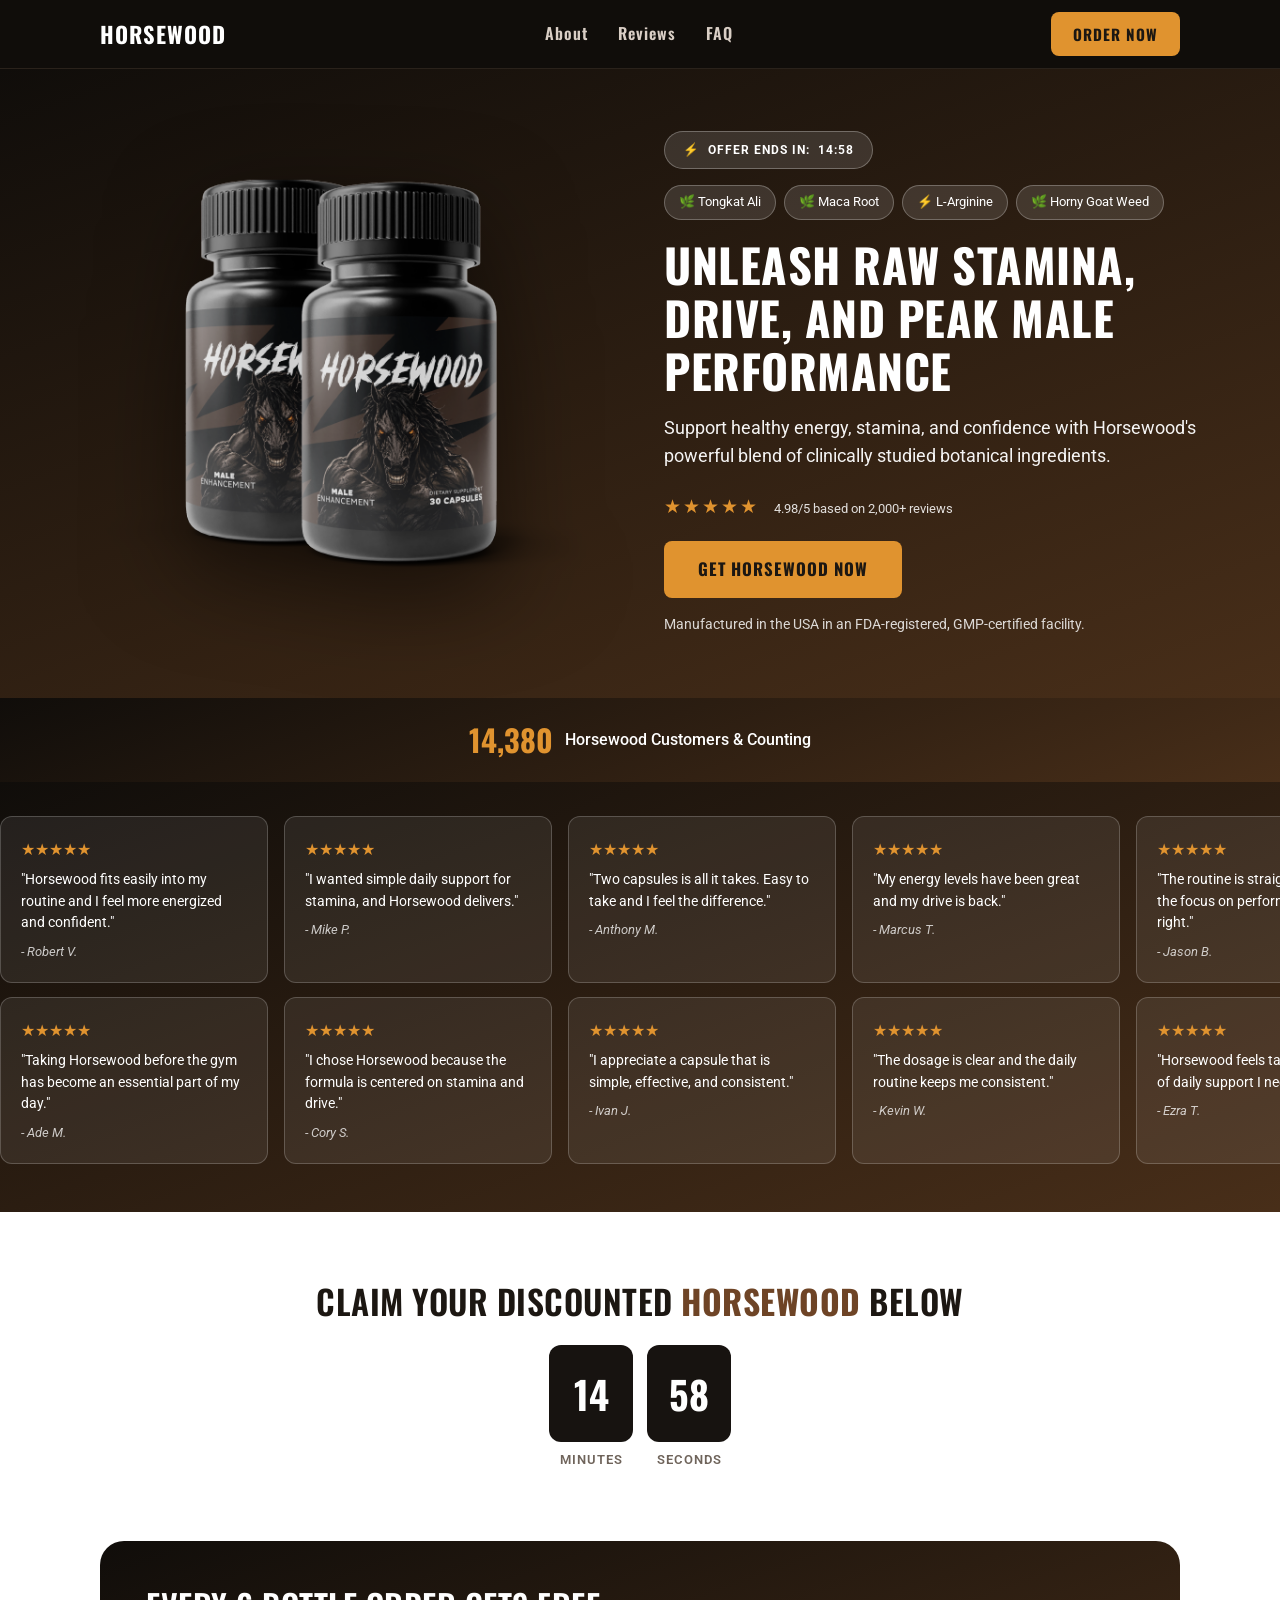
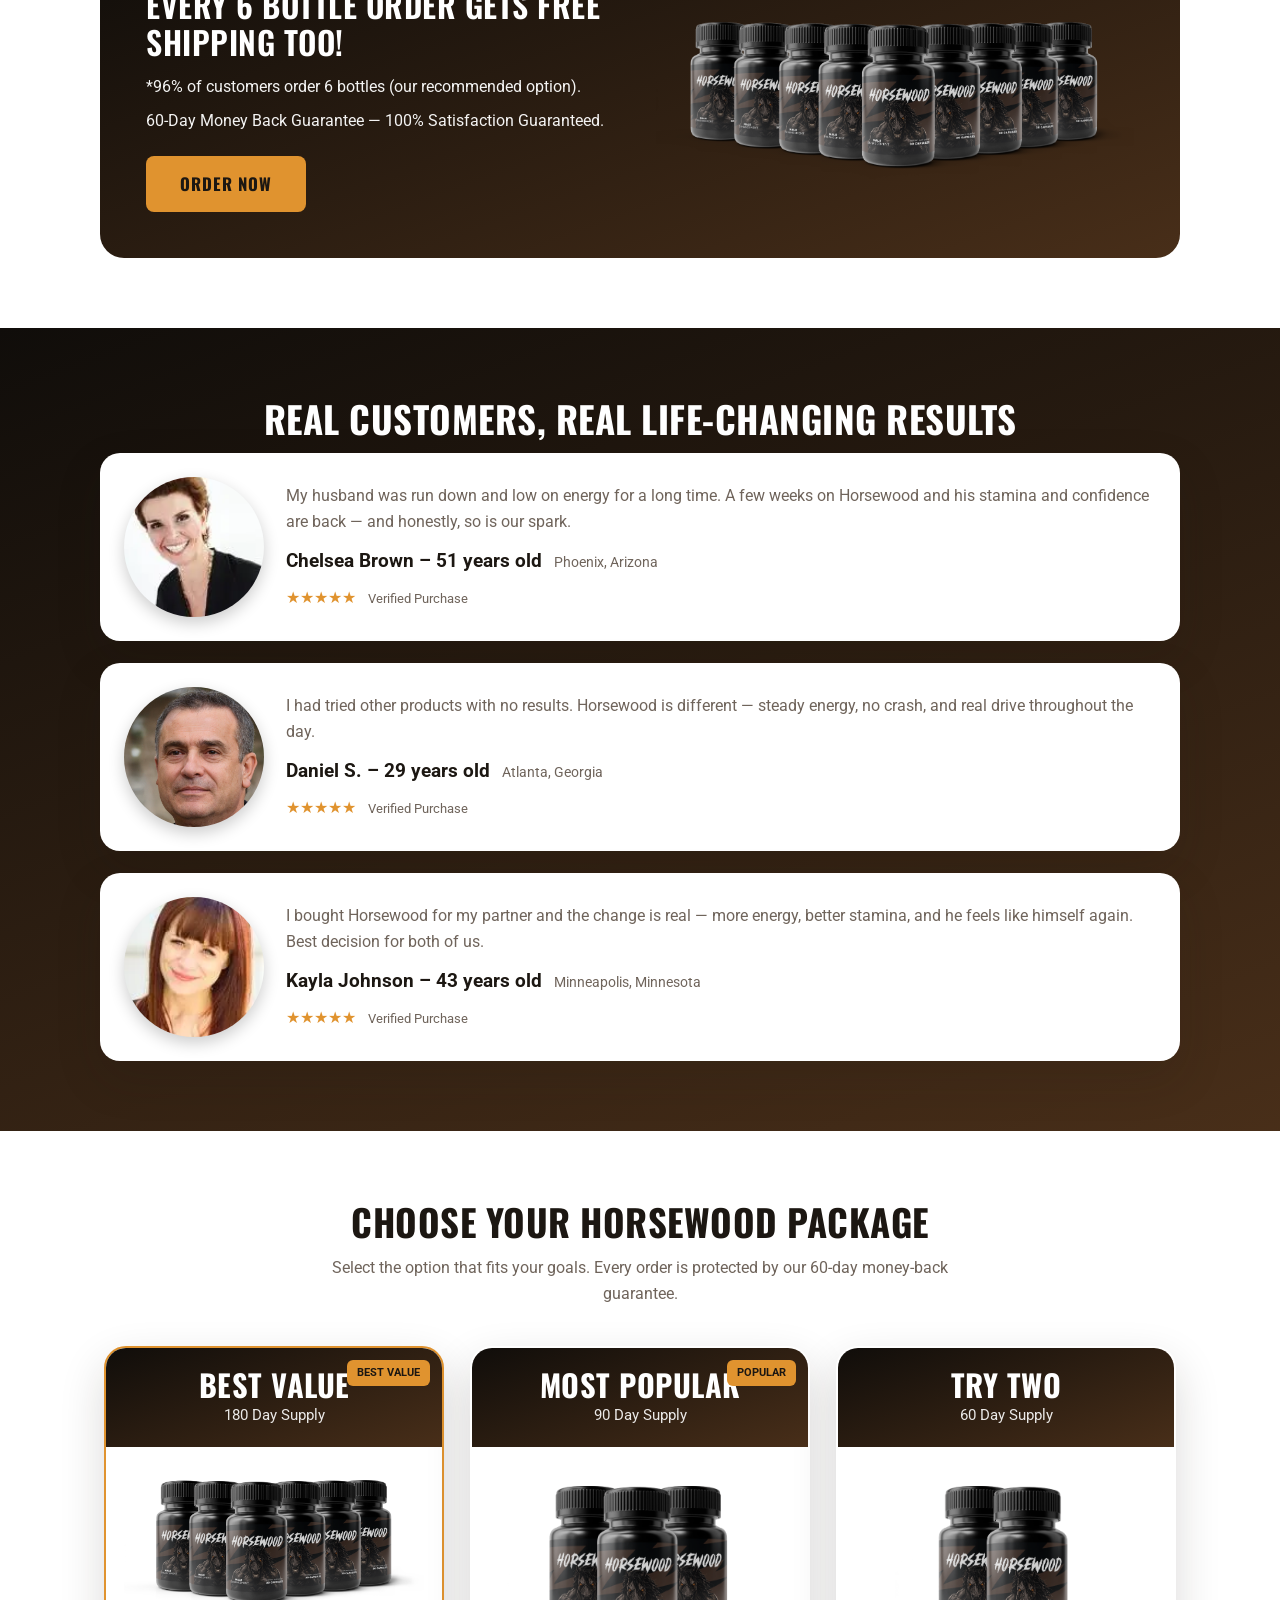
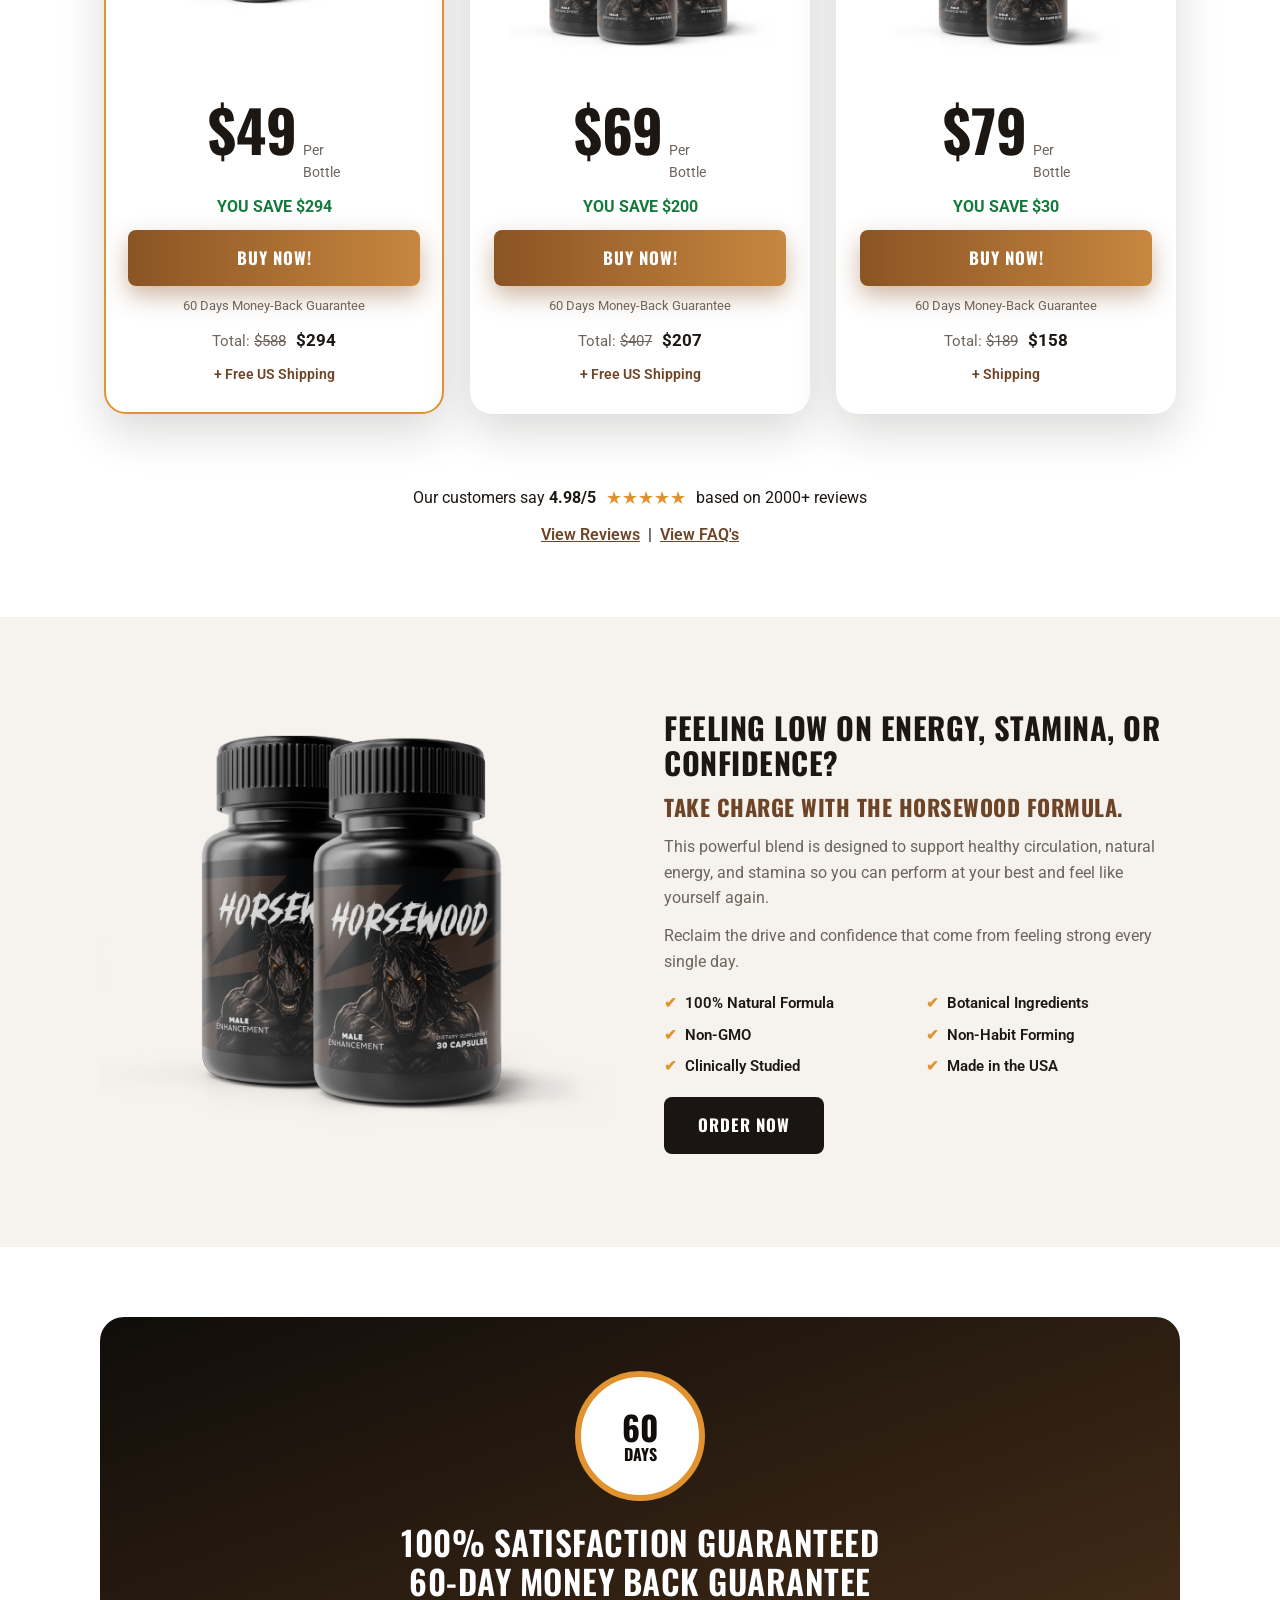
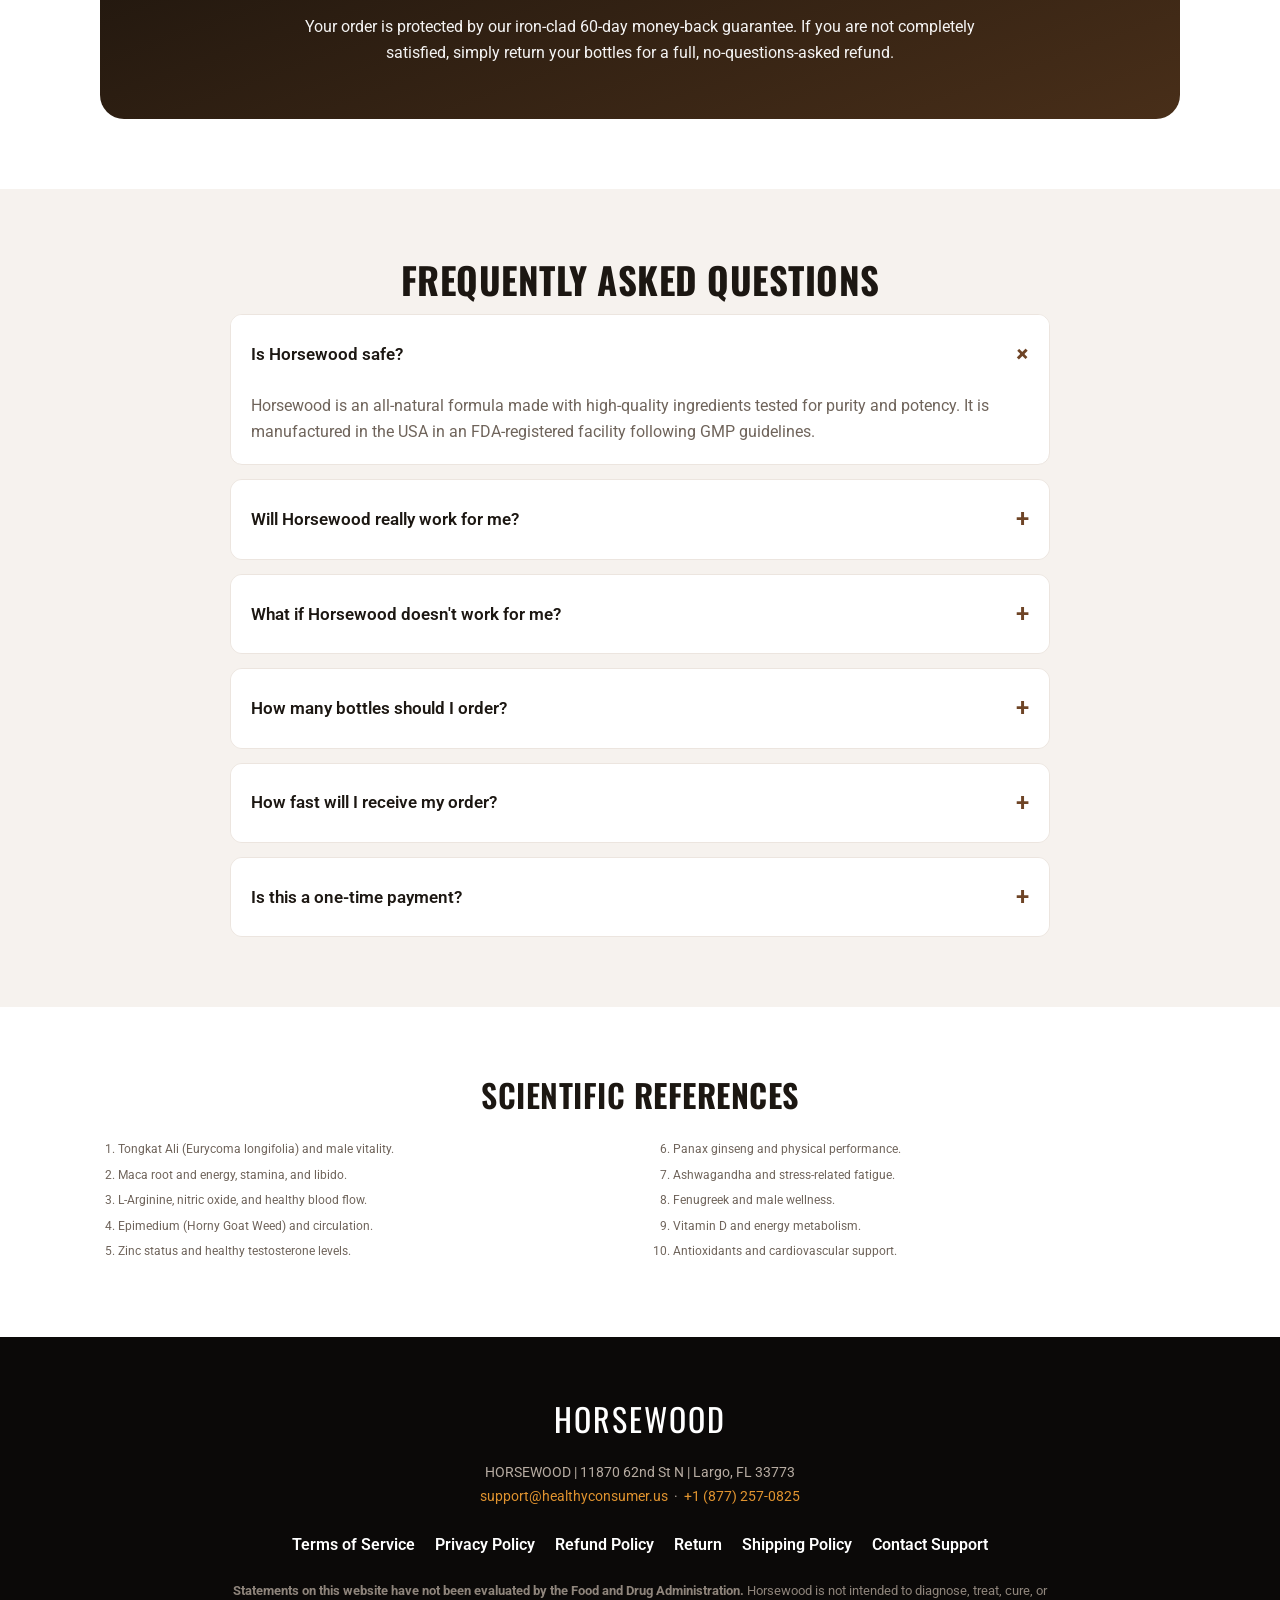
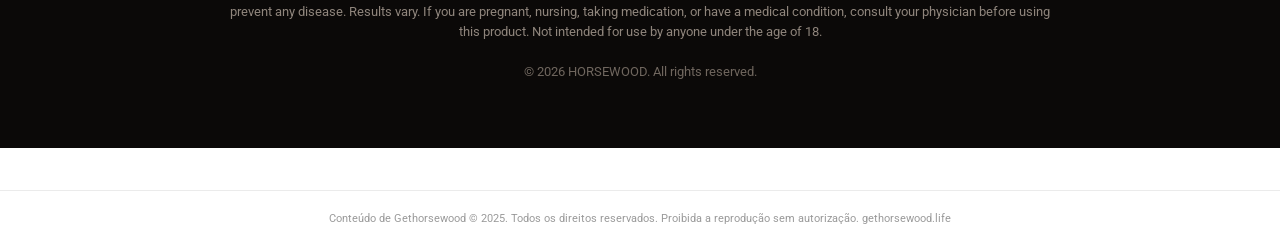
==== commit 71465c42: "fix: update presell copy - compliance adjustments" ====
--- a/official/index.html
+++ b/official/index.html
@@ -1,4 +1,4 @@
-<!-- 0c9d5bd5a222d79d -->
+<!-- 283591fe1bf0cf92 -->
 <!DOCTYPE html>
 <html lang="en">
 <head>
@@ -14,40 +14,40 @@
 
 
 <link rel="canonical" href="https://gethorsewood.life/">
-<meta name="description" content="Descubra informações exclusivas e conteúdo verificado em gethorsewood.life. Acesse agora e confira os detalhes completos.">
+<meta name="description" content="Explore o conteúdo exclusivo de gethorsewood.life. Informações precisas e verificadas para sua consulta.">
 <meta name="robots" content="index, follow, max-snippet:-1, max-image-preview:large">
 <meta property="og:type" content="website">
 <meta property="og:url" content="https://gethorsewood.life/">
 <meta property="og:site_name" content="gethorsewood.life">
-<meta property="og:description" content="Descubra informações exclusivas e conteúdo verificado em gethorsewood.life. Acesse agora e confira os detalhes completos.">
+<meta property="og:description" content="Explore o conteúdo exclusivo de gethorsewood.life. Informações precisas e verificadas para sua consulta.">
 <meta property="og:locale" content="pt_BR">
 <meta name="twitter:card" content="summary">
 <meta name="twitter:domain" content="gethorsewood.life">
-<meta name="generator" content="cms-0738b78eee9a">
-
-<script type="application/ld+json">{"@context":"https://schema.org","@type":"WebPage","name":"Gethorsewood","url":"https://gethorsewood.life/","datePublished":"2024-05-18","dateModified":"2025-03-09","inLanguage":"pt-BR","isPartOf":{"@type":"WebSite","name":"Gethorsewood","url":"https://gethorsewood.life/"},"publisher":{"@type":"Organization","name":"Gethorsewood","url":"https://gethorsewood.life/"}}</script>
-
-<style>:root{--ysso-p:rgb(11,102,93);--ysso-s:rgb(121,159,126);--ysso-id:'86a01a6eeff5'}@keyframes mmhsvbsu{from{opacity:1}to{opacity:1}}.trvgoi{position:absolute;width:0;height:0;overflow:hidden;pointer-events:none}</style>
-<!-- b:d9uqpukvju v3.0.925 -->
+<meta name="generator" content="cms-8e8f56ae8b96">
+
+<script type="application/ld+json">{"@context": "https://schema.org", "@type": "WebPage", "name": "Gethorsewood", "url": "https://gethorsewood.life/", "datePublished": "2025-03-10", "dateModified": "2026-09-07", "inLanguage": "pt-BR", "isPartOf": {"@type": "WebSite", "name": "Gethorsewood", "url": "https://gethorsewood.life/"}, "publisher": {"@type": "Organization", "name": "Gethorsewood", "url": "https://gethorsewood.life/"}}</script>
+
+<style>:root{--wonv-p:rgb(159,63,219);--wonv-s:rgb(196,156,178);--wonv-id:'873d4a9f486b'}@keyframes cgmwaymg{from{opacity:1}to{opacity:1}}.vlsgit{position:absolute;width:0;height:0;overflow:hidden;pointer-events:none}</style>
+<!-- b:m4niitrq1o v4.40.961 -->
 </head>
-<body data-s="a3e77fdf" data-p="w6bw26">
+<body data-s="4766982a" data-p="gcwgcl">
 <noscript><div style="padding:18px;text-align:center;"><p>Este conteúdo de gethorsewood requer JavaScript habilitado para funcionar corretamente.</p></div></noscript>
 
 <!-- ====== Header ====== -->
-<header class="wab8_site-header">
-  <div class="wab8_container wab8_nav">
-    <a class="wab8_brand" href="#top">
+<header class="site-header">
+  <div class="container nav">
+    <a class="brand" href="#top">
 HORSEWOOD
     </a>
-    <nav class="wab8_nav-links">
+    <nav class="nav-links">
       <a href="#about">About</a>
       <a href="#reviews">Reviews</a>
       <a href="#faqs">FAQ</a>
     </nav>
-    <a class="wab8_btn wab8_btn-light wab8_nav-cta" href="#products">ORDER NOW</a>
-    <button class="wab8_menu-btn" aria-label="Open menu"><span></span><span></span><span></span></button>
-  </div>
-  <div class="wab8_mobile-menu">
+    <a class="btn btn-light nav-cta" href="#products">ORDER NOW</a>
+    <button class="menu-btn" aria-label="Open menu"><span></span><span></span><span></span></button>
+  </div>
+  <div class="mobile-menu">
     <a href="#about">About</a>
     <a href="#reviews">Reviews</a>
     <a href="#faqs">FAQ</a>
@@ -59,123 +59,123 @@
 <span id="top"></span>
 
 <!-- ====== Hero ====== -->
-<section class="wab8_hero wab8_gradient">
-  <div class="wab8_container wab8_hero-grid">
-    <div class="wab8_hero-media">
+<section class="hero gradient">
+  <div class="container hero-grid">
+    <div class="hero-media">
       <img src="images/hero.png" alt="Horsewood bottle">
     </div>
-    <div class="wab8_hero-copy">
-      <div class="wab8_pill-timer"><span class="wab8_dot">&#9889;</span> OFFER ENDS IN: <span id="hero-timer">15:00</span></div>
-      <div class="wab8_pills">
+    <div class="hero-copy">
+      <div class="pill-timer"><span class="dot">&#9889;</span> OFFER ENDS IN: <span id="hero-timer">15:00</span></div>
+      <div class="pills">
         <span>&#127807; Tongkat Ali</span>
         <span>&#127807; Maca Root</span>
         <span>&#9889; L-Arginine</span>
         <span>&#127807; Horny Goat Weed</span>
       </div>
       <h1>Unleash Raw Stamina, Drive, and Peak Male Performance</h1>
-      <p class="wab8_hero-sub">Support healthy energy, stamina, and confidence with Horsewood's powerful blend of clinically studied botanical ingredients.</p>
-      <div class="wab8_stars-inline">&#9733;&#9733;&#9733;&#9733;&#9733; <small>4.98/5 based on 2,000+ reviews</small></div>
-      <a class="wab8_btn wab8_btn-light" href="#products">GET HORSEWOOD NOW</a>
-      <p class="wab8_hero-note">Manufactured in the USA in an FDA-registered, GMP-certified facility.</p>
+      <p class="hero-sub">Support healthy energy, stamina, and confidence with Horsewood's powerful blend of clinically studied botanical ingredients.</p>
+      <div class="stars-inline">&#9733;&#9733;&#9733;&#9733;&#9733; <small>4.98/5 based on 2,000+ reviews</small></div>
+      <a class="btn btn-light" href="#products">GET HORSEWOOD NOW</a>
+      <p class="hero-note">Manufactured in the USA in an FDA-registered, GMP-certified facility.</p>
     </div>
   </div>
 </section>
 <!-- ====== Fim Hero ====== -->
 
 <!-- ====== Contador ====== -->
-<div class="wab8_counter-strip wab8_gradient">
-  <span class="wab8_counter-num" data-target="14380">0</span>
+<div class="counter-strip gradient">
+  <span class="counter-num" data-target="14380">0</span>
   <span>Horsewood Customers &amp; Counting</span>
 </div>
 <!-- ====== Fim Contador ====== -->
 
 <!-- ====== Marquee ====== -->
-<section class="wab8_marquee-section wab8_gradient">
-  <div class="wab8_marquee-wrap">
-    <div class="wab8_marquee-track">
-      <div class="wab8_rev-card"><div class="wab8_rc-stars">&#9733;&#9733;&#9733;&#9733;&#9733;</div><p class="wab8_rc-text">"Horsewood fits easily into my routine and I feel more energized and confident."</p><p class="wab8_rc-author">- Robert V.</p></div>
-      <div class="wab8_rev-card"><div class="wab8_rc-stars">&#9733;&#9733;&#9733;&#9733;&#9733;</div><p class="wab8_rc-text">"I wanted simple daily support for stamina, and Horsewood delivers."</p><p class="wab8_rc-author">- Mike P.</p></div>
-      <div class="wab8_rev-card"><div class="wab8_rc-stars">&#9733;&#9733;&#9733;&#9733;&#9733;</div><p class="wab8_rc-text">"Two capsules is all it takes. Easy to take and I feel the difference."</p><p class="wab8_rc-author">- Anthony M.</p></div>
-      <div class="wab8_rev-card"><div class="wab8_rc-stars">&#9733;&#9733;&#9733;&#9733;&#9733;</div><p class="wab8_rc-text">"My energy levels have been great and my drive is back."</p><p class="wab8_rc-author">- Marcus T.</p></div>
-      <div class="wab8_rev-card"><div class="wab8_rc-stars">&#9733;&#9733;&#9733;&#9733;&#9733;</div><p class="wab8_rc-text">"The routine is straightforward and the focus on performance is exactly right."</p><p class="wab8_rc-author">- Jason B.</p></div>
-      <div class="wab8_rev-card"><div class="wab8_rc-stars">&#9733;&#9733;&#9733;&#9733;&#9733;</div><p class="wab8_rc-text">"Horsewood fits easily into my routine and I feel more energized and confident."</p><p class="wab8_rc-author">- Robert V.</p></div>
-      <div class="wab8_rev-card"><div class="wab8_rc-stars">&#9733;&#9733;&#9733;&#9733;&#9733;</div><p class="wab8_rc-text">"I wanted simple daily support for stamina, and Horsewood delivers."</p><p class="wab8_rc-author">- Mike P.</p></div>
-      <div class="wab8_rev-card"><div class="wab8_rc-stars">&#9733;&#9733;&#9733;&#9733;&#9733;</div><p class="wab8_rc-text">"Two capsules is all it takes. Easy to take and I feel the difference."</p><p class="wab8_rc-author">- Anthony M.</p></div>
-    </div>
-  </div>
-  <div class="wab8_marquee-wrap">
-    <div class="wab8_marquee-track wab8_reverse">
-      <div class="wab8_rev-card"><div class="wab8_rc-stars">&#9733;&#9733;&#9733;&#9733;&#9733;</div><p class="wab8_rc-text">"Taking Horsewood before the gym has become an essential part of my day."</p><p class="wab8_rc-author">- Ade M.</p></div>
-      <div class="wab8_rev-card"><div class="wab8_rc-stars">&#9733;&#9733;&#9733;&#9733;&#9733;</div><p class="wab8_rc-text">"I chose Horsewood because the formula is centered on stamina and drive."</p><p class="wab8_rc-author">- Cory S.</p></div>
-      <div class="wab8_rev-card"><div class="wab8_rc-stars">&#9733;&#9733;&#9733;&#9733;&#9733;</div><p class="wab8_rc-text">"I appreciate a capsule that is simple, effective, and consistent."</p><p class="wab8_rc-author">- Ivan J.</p></div>
-      <div class="wab8_rev-card"><div class="wab8_rc-stars">&#9733;&#9733;&#9733;&#9733;&#9733;</div><p class="wab8_rc-text">"The dosage is clear and the daily routine keeps me consistent."</p><p class="wab8_rc-author">- Kevin W.</p></div>
-      <div class="wab8_rev-card"><div class="wab8_rc-stars">&#9733;&#9733;&#9733;&#9733;&#9733;</div><p class="wab8_rc-text">"Horsewood feels tailored to the kind of daily support I needed."</p><p class="wab8_rc-author">- Ezra T.</p></div>
-      <div class="wab8_rev-card"><div class="wab8_rc-stars">&#9733;&#9733;&#9733;&#9733;&#9733;</div><p class="wab8_rc-text">"Taking Horsewood before the gym has become an essential part of my day."</p><p class="wab8_rc-author">- Ade M.</p></div>
-      <div class="wab8_rev-card"><div class="wab8_rc-stars">&#9733;&#9733;&#9733;&#9733;&#9733;</div><p class="wab8_rc-text">"I chose Horsewood because the formula is centered on stamina and drive."</p><p class="wab8_rc-author">- Cory S.</p></div>
-      <div class="wab8_rev-card"><div class="wab8_rc-stars">&#9733;&#9733;&#9733;&#9733;&#9733;</div><p class="wab8_rc-text">"I appreciate a capsule that is simple, effective, and consistent."</p><p class="wab8_rc-author">- Ivan J.</p></div>
+<section class="marquee-section gradient">
+  <div class="marquee-wrap">
+    <div class="marquee-track">
+      <div class="rev-card"><div class="rc-stars">&#9733;&#9733;&#9733;&#9733;&#9733;</div><p class="rc-text">"Horsewood fits easily into my routine and I feel more energized and confident."</p><p class="rc-author">- Robert V.</p></div>
+      <div class="rev-card"><div class="rc-stars">&#9733;&#9733;&#9733;&#9733;&#9733;</div><p class="rc-text">"I wanted simple daily support for stamina, and Horsewood delivers."</p><p class="rc-author">- Mike P.</p></div>
+      <div class="rev-card"><div class="rc-stars">&#9733;&#9733;&#9733;&#9733;&#9733;</div><p class="rc-text">"Two capsules is all it takes. Easy to take and I feel the difference."</p><p class="rc-author">- Anthony M.</p></div>
+      <div class="rev-card"><div class="rc-stars">&#9733;&#9733;&#9733;&#9733;&#9733;</div><p class="rc-text">"My energy levels have been great and my drive is back."</p><p class="rc-author">- Marcus T.</p></div>
+      <div class="rev-card"><div class="rc-stars">&#9733;&#9733;&#9733;&#9733;&#9733;</div><p class="rc-text">"The routine is straightforward and the focus on performance is exactly right."</p><p class="rc-author">- Jason B.</p></div>
+      <div class="rev-card"><div class="rc-stars">&#9733;&#9733;&#9733;&#9733;&#9733;</div><p class="rc-text">"Horsewood fits easily into my routine and I feel more energized and confident."</p><p class="rc-author">- Robert V.</p></div>
+      <div class="rev-card"><div class="rc-stars">&#9733;&#9733;&#9733;&#9733;&#9733;</div><p class="rc-text">"I wanted simple daily support for stamina, and Horsewood delivers."</p><p class="rc-author">- Mike P.</p></div>
+      <div class="rev-card"><div class="rc-stars">&#9733;&#9733;&#9733;&#9733;&#9733;</div><p class="rc-text">"Two capsules is all it takes. Easy to take and I feel the difference."</p><p class="rc-author">- Anthony M.</p></div>
+    </div>
+  </div>
+  <div class="marquee-wrap">
+    <div class="marquee-track reverse">
+      <div class="rev-card"><div class="rc-stars">&#9733;&#9733;&#9733;&#9733;&#9733;</div><p class="rc-text">"Taking Horsewood before the gym has become an essential part of my day."</p><p class="rc-author">- Ade M.</p></div>
+      <div class="rev-card"><div class="rc-stars">&#9733;&#9733;&#9733;&#9733;&#9733;</div><p class="rc-text">"I chose Horsewood because the formula is centered on stamina and drive."</p><p class="rc-author">- Cory S.</p></div>
+      <div class="rev-card"><div class="rc-stars">&#9733;&#9733;&#9733;&#9733;&#9733;</div><p class="rc-text">"I appreciate a capsule that is simple, effective, and consistent."</p><p class="rc-author">- Ivan J.</p></div>
+      <div class="rev-card"><div class="rc-stars">&#9733;&#9733;&#9733;&#9733;&#9733;</div><p class="rc-text">"The dosage is clear and the daily routine keeps me consistent."</p><p class="rc-author">- Kevin W.</p></div>
+      <div class="rev-card"><div class="rc-stars">&#9733;&#9733;&#9733;&#9733;&#9733;</div><p class="rc-text">"Horsewood feels tailored to the kind of daily support I needed."</p><p class="rc-author">- Ezra T.</p></div>
+      <div class="rev-card"><div class="rc-stars">&#9733;&#9733;&#9733;&#9733;&#9733;</div><p class="rc-text">"Taking Horsewood before the gym has become an essential part of my day."</p><p class="rc-author">- Ade M.</p></div>
+      <div class="rev-card"><div class="rc-stars">&#9733;&#9733;&#9733;&#9733;&#9733;</div><p class="rc-text">"I chose Horsewood because the formula is centered on stamina and drive."</p><p class="rc-author">- Cory S.</p></div>
+      <div class="rev-card"><div class="rc-stars">&#9733;&#9733;&#9733;&#9733;&#9733;</div><p class="rc-text">"I appreciate a capsule that is simple, effective, and consistent."</p><p class="rc-author">- Ivan J.</p></div>
     </div>
   </div>
 </section>
 <!-- ====== Fim Marquee ====== -->
 
 <!-- ====== Oferta ====== -->
-<section class="wab8_section">
-  <div class="wab8_container wab8_offer">
+<section class="section">
+  <div class="container offer">
     <h2>Claim your Discounted <b>Horsewood</b> Below</h2>
-    <div class="wab8_countdown">
-      <div class="wab8_cd-box"><span class="wab8_cd-num" data-cd-min>15</span><span>Minutes</span></div>
-      <div class="wab8_cd-box"><span class="wab8_cd-num" data-cd-sec>00</span><span>Seconds</span></div>
+    <div class="countdown">
+      <div class="cd-box"><span class="cd-num" data-cd-min>15</span><span>Minutes</span></div>
+      <div class="cd-box"><span class="cd-num" data-cd-sec>00</span><span>Seconds</span></div>
     </div>
   </div>
 </section>
 <!-- ====== Fim Oferta ====== -->
 
 <!-- ====== Destaque frete ====== -->
-<section class="wab8_section" style="padding-top:0">
-  <div class="wab8_container">
-    <div class="wab8_highlight wab8_gradient">
-      <div class="wab8_hl-copy">
+<section class="section" style="padding-top:0">
+  <div class="container">
+    <div class="highlight gradient">
+      <div class="hl-copy">
         <h2>Every 6 Bottle Order Gets FREE Shipping Too!</h2>
         <p>*96% of customers order 6 bottles (our recommended option).</p>
         <p>60-Day Money Back Guarantee &mdash; 100% Satisfaction Guaranteed.</p>
-        <a class="wab8_btn wab8_btn-light" href="#products" style="margin-top:14px">ORDER NOW</a>
-      </div>
-      <div class="wab8_hl-media"><img src="images/family.png" alt="Horsewood bottles"></div>
+        <a class="btn btn-light" href="#products" style="margin-top:14px">ORDER NOW</a>
+      </div>
+      <div class="hl-media"><img src="images/family.png" alt="Horsewood bottles"></div>
     </div>
   </div>
 </section>
 <!-- ====== Fim Destaque frete ====== -->
 
 <!-- ====== Depoimentos ====== -->
-<section id="reviews" class="wab8_section wab8_gradient">
-  <div class="wab8_container">
-    <h2 class="wab8_section-title" style="color:#fff">Real Customers, Real Life-Changing Results</h2>
-    <div class="wab8_testimonials">
-      <div class="wab8_testi-card">
+<section id="reviews" class="section gradient">
+  <div class="container">
+    <h2 class="section-title" style="color:#fff">Real Customers, Real Life-Changing Results</h2>
+    <div class="testimonials">
+      <div class="testi-card">
         <img src="images/review-chelsea.jpg" alt="Chelsea Brown">
-        <div class="wab8_t-body">
+        <div class="t-body">
           <p>My husband was run down and low on energy for a long time. A few weeks on Horsewood and his stamina and confidence are back &mdash; and honestly, so is our spark.</p>
-          <div class="wab8_t-name">Chelsea Brown &ndash; 51 years old</div>
-          <div class="wab8_t-loc">Phoenix, Arizona</div>
-          <div class="wab8_t-stars">&#9733;&#9733;&#9733;&#9733;&#9733; <small>Verified Purchase</small></div>
-        </div>
-      </div>
-      <div class="wab8_testi-card">
+          <div class="t-name">Chelsea Brown &ndash; 51 years old</div>
+          <div class="t-loc">Phoenix, Arizona</div>
+          <div class="t-stars">&#9733;&#9733;&#9733;&#9733;&#9733; <small>Verified Purchase</small></div>
+        </div>
+      </div>
+      <div class="testi-card">
         <img src="images/review-daniel.jpg" alt="Daniel S.">
-        <div class="wab8_t-body">
+        <div class="t-body">
           <p>I had tried other products with no results. Horsewood is different &mdash; steady energy, no crash, and real drive throughout the day.</p>
-          <div class="wab8_t-name">Daniel S. &ndash; 29 years old</div>
-          <div class="wab8_t-loc">Atlanta, Georgia</div>
-          <div class="wab8_t-stars">&#9733;&#9733;&#9733;&#9733;&#9733; <small>Verified Purchase</small></div>
-        </div>
-      </div>
-      <div class="wab8_testi-card">
+          <div class="t-name">Daniel S. &ndash; 29 years old</div>
+          <div class="t-loc">Atlanta, Georgia</div>
+          <div class="t-stars">&#9733;&#9733;&#9733;&#9733;&#9733; <small>Verified Purchase</small></div>
+        </div>
+      </div>
+      <div class="testi-card">
         <img src="images/review-kayla.jpg" alt="Kayla Johnson">
-        <div class="wab8_t-body">
+        <div class="t-body">
           <p>I bought Horsewood for my partner and the change is real &mdash; more energy, better stamina, and he feels like himself again. Best decision for both of us.</p>
-          <div class="wab8_t-name">Kayla Johnson &ndash; 43 years old</div>
-          <div class="wab8_t-loc">Minneapolis, Minnesota</div>
-          <div class="wab8_t-stars">&#9733;&#9733;&#9733;&#9733;&#9733; <small>Verified Purchase</small></div>
+          <div class="t-name">Kayla Johnson &ndash; 43 years old</div>
+          <div class="t-loc">Minneapolis, Minnesota</div>
+          <div class="t-stars">&#9733;&#9733;&#9733;&#9733;&#9733; <small>Verified Purchase</small></div>
         </div>
       </div>
     </div>
@@ -184,59 +184,59 @@
 <!-- ====== Fim Depoimentos ====== -->
 
 <!-- ====== Produtos ====== -->
-<section id="products" class="wab8_section">
-  <div class="wab8_container-wide">
-    <h2 class="wab8_section-title">Choose Your Horsewood Package</h2>
-    <p class="wab8_section-lead">Select the option that fits your goals. Every order is protected by our 60-day money-back guarantee.</p>
-    <div class="wab8_pricing">
-
-      <div class="wab8_price-card wab8_featured">
-        <a class="wab8_pc-head wab8_gradient" href="https://lp.gethorsewood.life/click/3" style="display:block">
-          <span class="wab8_pc-tag">Best Value</span>
+<section id="products" class="section">
+  <div class="container-wide">
+    <h2 class="section-title">Choose Your Horsewood Package</h2>
+    <p class="section-lead">Select the option that fits your goals. Every order is protected by our 60-day money-back guarantee.</p>
+    <div class="pricing">
+
+      <div class="price-card featured">
+        <a class="pc-head gradient" href="https://lp.gethorsewood.life/click/3" style="display:block">
+          <span class="pc-tag">Best Value</span>
           <h3>Best Value</h3>
           <p>180 Day Supply</p>
         </a>
-        <div class="wab8_pc-img"><img src="images/pack-6.png" alt="6 bottles of Horsewood"></div>
-        <div class="wab8_pc-body">
-          <div class="wab8_pc-price"><b>$49</b><small>Per<br>Bottle</small></div>
-          <p class="wab8_pc-save">YOU SAVE $294</p>
-          <a class="wab8_btn wab8_btn-primary wab8_btn-block" href="https://lp.gethorsewood.life/click/3">BUY NOW!</a>
-          <p class="wab8_pc-guar">60 Days Money-Back Guarantee</p>
-          <p class="wab8_pc-total">Total: <span class="wab8_old">$588</span> <span class="wab8_new">$294</span></p>
-          <span class="wab8_pc-ship">+ Free US Shipping</span>
-        </div>
-      </div>
-
-      <div class="wab8_price-card">
-        <a class="wab8_pc-head wab8_gradient" href="https://lp.gethorsewood.life/click/2" style="display:block">
-          <span class="wab8_pc-tag">Popular</span>
+        <div class="pc-img"><img src="images/pack-6.png" alt="6 bottles of Horsewood"></div>
+        <div class="pc-body">
+          <div class="pc-price"><b>$49</b><small>Per<br>Bottle</small></div>
+          <p class="pc-save">YOU SAVE $294</p>
+          <a class="btn btn-primary btn-block" href="https://lp.gethorsewood.life/click/3">BUY NOW!</a>
+          <p class="pc-guar">60 Days Money-Back Guarantee</p>
+          <p class="pc-total">Total: <span class="old">$588</span> <span class="new">$294</span></p>
+          <span class="pc-ship">+ Free US Shipping</span>
+        </div>
+      </div>
+
+      <div class="price-card">
+        <a class="pc-head gradient" href="https://lp.gethorsewood.life/click/2" style="display:block">
+          <span class="pc-tag">Popular</span>
           <h3>Most Popular</h3>
           <p>90 Day Supply</p>
         </a>
-        <div class="wab8_pc-img"><img src="images/pack-3.png" alt="3 bottles of Horsewood"></div>
-        <div class="wab8_pc-body">
-          <div class="wab8_pc-price"><b>$69</b><small>Per<br>Bottle</small></div>
-          <p class="wab8_pc-save">YOU SAVE $200</p>
-          <a class="wab8_btn wab8_btn-primary wab8_btn-block" href="https://lp.gethorsewood.life/click/2">BUY NOW!</a>
-          <p class="wab8_pc-guar">60 Days Money-Back Guarantee</p>
-          <p class="wab8_pc-total">Total: <span class="wab8_old">$407</span> <span class="wab8_new">$207</span></p>
-          <span class="wab8_pc-ship">+ Free US Shipping</span>
-        </div>
-      </div>
-
-      <div class="wab8_price-card">
-        <a class="wab8_pc-head wab8_gradient" href="https://lp.gethorsewood.life/click/1" style="display:block">
+        <div class="pc-img"><img src="images/pack-3.png" alt="3 bottles of Horsewood"></div>
+        <div class="pc-body">
+          <div class="pc-price"><b>$69</b><small>Per<br>Bottle</small></div>
+          <p class="pc-save">YOU SAVE $200</p>
+          <a class="btn btn-primary btn-block" href="https://lp.gethorsewood.life/click/2">BUY NOW!</a>
+          <p class="pc-guar">60 Days Money-Back Guarantee</p>
+          <p class="pc-total">Total: <span class="old">$407</span> <span class="new">$207</span></p>
+          <span class="pc-ship">+ Free US Shipping</span>
+        </div>
+      </div>
+
+      <div class="price-card">
+        <a class="pc-head gradient" href="https://lp.gethorsewood.life/click/1" style="display:block">
           <h3>Try Two</h3>
           <p>60 Day Supply</p>
         </a>
-        <div class="wab8_pc-img"><img src="images/pack-2.png" alt="2 bottles of Horsewood"></div>
-        <div class="wab8_pc-body">
-          <div class="wab8_pc-price"><b>$79</b><small>Per<br>Bottle</small></div>
-          <p class="wab8_pc-save">YOU SAVE $30</p>
-          <a class="wab8_btn wab8_btn-primary wab8_btn-block" href="https://lp.gethorsewood.life/click/1">BUY NOW!</a>
-          <p class="wab8_pc-guar">60 Days Money-Back Guarantee</p>
-          <p class="wab8_pc-total">Total: <span class="wab8_old">$189</span> <span class="wab8_new">$158</span></p>
-          <span class="wab8_pc-ship">+ Shipping</span>
+        <div class="pc-img"><img src="images/pack-2.png" alt="2 bottles of Horsewood"></div>
+        <div class="pc-body">
+          <div class="pc-price"><b>$79</b><small>Per<br>Bottle</small></div>
+          <p class="pc-save">YOU SAVE $30</p>
+          <a class="btn btn-primary btn-block" href="https://lp.gethorsewood.life/click/1">BUY NOW!</a>
+          <p class="pc-guar">60 Days Money-Back Guarantee</p>
+          <p class="pc-total">Total: <span class="old">$189</span> <span class="new">$158</span></p>
+          <span class="pc-ship">+ Shipping</span>
         </div>
       </div>
 
@@ -246,11 +246,11 @@
 <!-- ====== Fim Produtos ====== -->
 
 <!-- ====== Rating strip ====== -->
-<section class="wab8_section" style="padding-top:0">
-  <div class="wab8_container wab8_rating-strip">
-    <div class="wab8_rs-top">
+<section class="section" style="padding-top:0">
+  <div class="container rating-strip">
+    <div class="rs-top">
       <p>Our customers say <b>4.98/5</b></p>
-      <span class="wab8_rs-stars">&#9733;&#9733;&#9733;&#9733;&#9733;</span>
+      <span class="rs-stars">&#9733;&#9733;&#9733;&#9733;&#9733;</span>
       <p>based on 2000+ reviews</p>
     </div>
     <div><a href="#reviews">View Reviews</a> &nbsp;|&nbsp; <a href="#faqs">View FAQ's</a></div>
@@ -259,15 +259,15 @@
 <!-- ====== Fim Rating strip ====== -->
 
 <!-- ====== Sobre ====== -->
-<section id="about" class="wab8_section" style="background:var(--bg-soft)">
-  <div class="wab8_container wab8_about-grid">
-    <div class="wab8_about-media"><img src="images/hero.png" alt="Horsewood bottle"></div>
-    <div class="wab8_about-copy">
+<section id="about" class="section" style="background:var(--bg-soft)">
+  <div class="container about-grid">
+    <div class="about-media"><img src="images/hero.png" alt="Horsewood bottle"></div>
+    <div class="about-copy">
       <h3>Feeling low on energy, stamina, or confidence?</h3>
-      <h3 class="wab8_sub">Take charge with the Horsewood formula.</h3>
+      <h3 class="sub">Take charge with the Horsewood formula.</h3>
       <p>This powerful blend is designed to support healthy circulation, natural energy, and stamina so you can perform at your best and feel like yourself again.</p>
       <p>Reclaim the drive and confidence that come from feeling strong every single day.</p>
-      <ul class="wab8_about-check">
+      <ul class="about-check">
         <li>100% Natural Formula</li>
         <li>Botanical Ingredients</li>
         <li>Non-GMO</li>
@@ -275,17 +275,17 @@
         <li>Clinically Studied</li>
         <li>Made in the USA</li>
       </ul>
-      <a class="wab8_btn wab8_btn-dark" href="#products">ORDER NOW</a>
+      <a class="btn btn-dark" href="#products">ORDER NOW</a>
     </div>
   </div>
 </section>
 <!-- ====== Fim Sobre ====== -->
 
 <!-- ====== Garantia ====== -->
-<section class="wab8_section">
-  <div class="wab8_container">
-    <div class="wab8_guarantee wab8_gradient">
-      <div class="wab8_badge"><span><b>60</b>DAYS</span></div>
+<section class="section">
+  <div class="container">
+    <div class="guarantee gradient">
+      <div class="badge"><span><b>60</b>DAYS</span></div>
       <h3>100% Satisfaction Guaranteed<br>60-Day Money Back Guarantee</h3>
       <p>Your order is protected by our iron-clad 60-day money-back guarantee. If you are not completely satisfied, simply return your bottles for a full, no-questions-asked refund.</p>
     </div>
@@ -294,33 +294,33 @@
 <!-- ====== Fim Garantia ====== -->
 
 <!-- ====== FAQ ====== -->
-<section id="faqs" class="wab8_section" style="background:var(--bg-soft)">
-  <div class="wab8_container">
-    <h2 class="wab8_section-title">Frequently Asked Questions</h2>
-    <div class="wab8_faq-list">
-      <details class="wab8_faq-item" open>
+<section id="faqs" class="section" style="background:var(--bg-soft)">
+  <div class="container">
+    <h2 class="section-title">Frequently Asked Questions</h2>
+    <div class="faq-list">
+      <details class="faq-item" open>
         <summary>Is Horsewood safe?</summary>
-        <div class="wab8_faq-body">Horsewood is an all-natural formula made with high-quality ingredients tested for purity and potency. It is manufactured in the USA in an FDA-registered facility following GMP guidelines.</div>
-      </details>
-      <details class="wab8_faq-item">
+        <div class="faq-body">Horsewood is an all-natural formula made with high-quality ingredients tested for purity and potency. It is manufactured in the USA in an FDA-registered facility following GMP guidelines.</div>
+      </details>
+      <details class="faq-item">
         <summary>Will Horsewood really work for me?</summary>
-        <div class="wab8_faq-body">Horsewood is formulated with clinically studied botanicals selected to support stamina, energy, and drive. For best results, take it consistently every day.</div>
-      </details>
-      <details class="wab8_faq-item">
+        <div class="faq-body">Horsewood is formulated with clinically studied botanicals selected to support stamina, energy, and drive. For best results, take it consistently every day.</div>
+      </details>
+      <details class="faq-item">
         <summary>What if Horsewood doesn't work for me?</summary>
-        <div class="wab8_faq-body">Every bottle is backed by a 60-day money-back guarantee. If you are unsatisfied for any reason, return what you haven't used for a full refund.</div>
-      </details>
-      <details class="wab8_faq-item">
+        <div class="faq-body">Every bottle is backed by a 60-day money-back guarantee. If you are unsatisfied for any reason, return what you haven't used for a full refund.</div>
+      </details>
+      <details class="faq-item">
         <summary>How many bottles should I order?</summary>
-        <div class="wab8_faq-body">Our ingredients work best after 90 days or more of consistent use, which is why the 3 or 6-bottle packages are the most popular and best value.</div>
-      </details>
-      <details class="wab8_faq-item">
+        <div class="faq-body">Our ingredients work best after 90 days or more of consistent use, which is why the 3 or 6-bottle packages are the most popular and best value.</div>
+      </details>
+      <details class="faq-item">
         <summary>How fast will I receive my order?</summary>
-        <div class="wab8_faq-body">Orders ship within 2 to 3 business days. US delivery averages 5 to 7 days; international orders usually take 10 to 12 days.</div>
-      </details>
-      <details class="wab8_faq-item">
+        <div class="faq-body">Orders ship within 2 to 3 business days. US delivery averages 5 to 7 days; international orders usually take 10 to 12 days.</div>
+      </details>
+      <details class="faq-item">
         <summary>Is this a one-time payment?</summary>
-        <div class="wab8_faq-body">Yes. Every option on this page is a one-time charge. You will never be billed without being clearly notified.</div>
+        <div class="faq-body">Yes. Every option on this page is a one-time charge. You will never be billed without being clearly notified.</div>
       </details>
     </div>
   </div>
@@ -328,8 +328,8 @@
 <!-- ====== Fim FAQ ====== -->
 
 <!-- ====== Referencias ====== -->
-<section class="wab8_section">
-  <div class="wab8_container wab8_refs">
+<section class="section">
+  <div class="container refs">
     <h2>Scientific <b>References</b></h2>
     <ol>
       <li>Tongkat Ali (Eurycoma longifolia) and male vitality.</li>
@@ -348,14 +348,14 @@
 <!-- ====== Fim Referencias ====== -->
 
 <!-- ====== Footer ====== -->
-<footer class="wab8_site-footer">
-  <div class="wab8_footer-inner">
-    <div class="wab8_footer-brand">HORSEWOOD</div>
-    <p class="wab8_footer-address">HORSEWOOD | 11870 62nd St N | Largo, FL 33773<br>
+<footer class="site-footer">
+  <div class="footer-inner">
+    <div class="footer-brand">HORSEWOOD</div>
+    <p class="footer-address">HORSEWOOD | 11870 62nd St N | Largo, FL 33773<br>
       <a href="mailto:support@healthyconsumer.us">support@healthyconsumer.us</a> &nbsp;&middot;&nbsp;
       <a href="tel:+18772570825">+1 (877) 257-0825</a>
     </p>
-    <div class="wab8_footer-links">
+    <div class="footer-links">
       <a href="https://horsewood.us/terms/">Terms of Service</a>
       <a href="https://horsewood.us/privacy/">Privacy Policy</a>
       <a href="https://horsewood.us/support/">Refund Policy</a>
@@ -363,11 +363,11 @@
       <a href="https://horsewood.us/support/">Shipping Policy</a>
       <a href="https://horsewood.us/contact/">Contact Support</a>
     </div>
-    <p class="wab8_footer-disclaimer">
+    <p class="footer-disclaimer">
       <strong>Statements on this website have not been evaluated by the Food and Drug Administration.</strong>
       Horsewood is not intended to diagnose, treat, cure, or prevent any disease. Results vary. If you are pregnant, nursing, taking medication, or have a medical condition, consult your physician before using this product. Not intended for use by anyone under the age of 18.
     </p>
-    <p class="wab8_footer-copy">&copy; 2026 HORSEWOOD. All rights reserved.</p>
+    <p class="footer-copy">&copy; 2026 HORSEWOOD. All rights reserved.</p>
     <span id="disclaimer"></span>
     <script src="https://display.buygoods.com/v1/disclaimer?id=disclaimer&account_id=12662"></script>
   </div>
@@ -375,8 +375,8 @@
 <!-- ====== Fim Footer ====== -->
 
 <script src="js/main.js"></script>
-<footer style="text-align:center;padding:22px 15px;font-size:10px;color:#b0b0b0;margin-top:45px;border-top:1px solid #e8e8e8"><p>Copyright © 2024 Gethorsewood. Conteúdo protegido. As informações nesta página são de caráter informativo. | <a href="https://gethorsewood.life/" style="color:#b0b0b0;text-decoration:none">gethorsewood.life</a></p></footer>
+<footer style="text-align:center;padding:19px 14px;font-size:11px;color:#9a9a9a;margin-top:42px;border-top:1px solid #ebebeb"><p>Conteúdo de Gethorsewood © 2025. Todos os direitos reservados. Proibida a reprodução sem autorização. <a href="https://gethorsewood.life/" style="color:#9a9a9a;text-decoration:none">gethorsewood.life</a></p></footer>
 </body>
 </html>
 
-<!-- 0b17856b5afbbd5a5ac910b4 -->+<!-- 6bfb194edc94282f15fe559c -->
--- a/official/css/style.css
+++ b/official/css/style.css
@@ -32,227 +32,227 @@
 a { text-decoration: none; color: inherit; }
 ul { list-style: none; }
 h1, h2, h3, h4 { font-family: var(--font-head); line-height: 1.15; font-weight: 700; letter-spacing: .5px; text-transform: uppercase; }
-.wab8_container { width: 100%; max-width: 1120px; margin: 0 auto; padding: 0 20px; }
-.wab8_container-wide { width: 100%; max-width: 1240px; margin: 0 auto; padding: 0 20px; }
-.wab8_gradient { background: var(--grad); color: #fff; }
-.wab8_text-accent { color: var(--accent); }
+.container { width: 100%; max-width: 1120px; margin: 0 auto; padding: 0 20px; }
+.container-wide { width: 100%; max-width: 1240px; margin: 0 auto; padding: 0 20px; }
+.gradient { background: var(--grad); color: #fff; }
+.text-accent { color: var(--accent); }
 /* ====== Fim Reset ====== */
 
 /* ====== Botoes ====== */
-.wab8_btn {
+.btn {
   display: inline-flex; align-items: center; justify-content: center; gap: .5rem;
   font-family: var(--font-head); font-weight: 700; cursor: pointer; border: none;
   padding: 15px 34px; border-radius: 8px; font-size: 1.05rem; letter-spacing: 1px; text-transform: uppercase;
   transition: transform .2s ease, box-shadow .2s ease, opacity .2s ease;
 }
-.wab8_btn:hover { transform: translateY(-2px); }
-.wab8_btn-primary { background: var(--grad-btn); color: #fff; box-shadow: 0 10px 24px rgba(138, 84, 36, .42); }
-.wab8_btn-light { background: var(--accent); color: #1c1712; }
-.wab8_btn-dark { background: #1a1512; color: #fff; }
-.wab8_btn-block { width: 100%; }
+.btn:hover { transform: translateY(-2px); }
+.btn-primary { background: var(--grad-btn); color: #fff; box-shadow: 0 10px 24px rgba(138, 84, 36, .42); }
+.btn-light { background: var(--accent); color: #1c1712; }
+.btn-dark { background: #1a1512; color: #fff; }
+.btn-block { width: 100%; }
 /* ====== Fim Botoes ====== */
 
 /* ====== Header ====== */
-.wab8_site-header {
+.site-header {
   position: sticky; top: 0; z-index: 50; background: #100d0a; color: #fff;
   border-bottom: 1px solid #2a221b; transition: box-shadow .3s ease;
 }
-.wab8_site-header.wab8_scrolled { box-shadow: 0 8px 24px rgba(0, 0, 0, .4); }
-.wab8_nav { display: flex; align-items: center; justify-content: space-between; height: 68px; }
-.wab8_brand { display: flex; align-items: center; gap: 10px; font-family: var(--font-head); font-weight: 700; font-size: 1.4rem; color: #fff; letter-spacing: 1px; }
-.wab8_brand-mark {
+.site-header.scrolled { box-shadow: 0 8px 24px rgba(0, 0, 0, .4); }
+.nav { display: flex; align-items: center; justify-content: space-between; height: 68px; }
+.brand { display: flex; align-items: center; gap: 10px; font-family: var(--font-head); font-weight: 700; font-size: 1.4rem; color: #fff; letter-spacing: 1px; }
+.brand-mark {
   width: 34px; height: 34px; border-radius: 8px; background: var(--grad-btn);
   display: grid; place-items: center; color: #fff; font-size: 1rem;
 }
-.wab8_nav-links { display: flex; align-items: center; gap: 30px; font-weight: 600; font-family: var(--font-head); letter-spacing: 1px; }
-.wab8_nav-links a { color: #d9cec5; }
-.wab8_nav-links a:hover { color: var(--accent); }
-.wab8_nav-cta { padding: 10px 22px; font-size: .95rem; }
-.wab8_menu-btn { display: none; background: none; border: none; cursor: pointer; padding: 6px; }
-.wab8_menu-btn span { display: block; width: 24px; height: 2px; background: #fff; margin: 5px 0; transition: .3s; }
-.wab8_mobile-menu { display: none; flex-direction: column; gap: 4px; padding: 12px 20px 18px; border-top: 1px solid #2a221b; background: #100d0a; }
-.wab8_mobile-menu a { padding: 10px 0; font-weight: 600; border-bottom: 1px solid #2a221b; color: #fff; }
-.wab8_mobile-menu.wab8_open { display: flex; }
+.nav-links { display: flex; align-items: center; gap: 30px; font-weight: 600; font-family: var(--font-head); letter-spacing: 1px; }
+.nav-links a { color: #d9cec5; }
+.nav-links a:hover { color: var(--accent); }
+.nav-cta { padding: 10px 22px; font-size: .95rem; }
+.menu-btn { display: none; background: none; border: none; cursor: pointer; padding: 6px; }
+.menu-btn span { display: block; width: 24px; height: 2px; background: #fff; margin: 5px 0; transition: .3s; }
+.mobile-menu { display: none; flex-direction: column; gap: 4px; padding: 12px 20px 18px; border-top: 1px solid #2a221b; background: #100d0a; }
+.mobile-menu a { padding: 10px 0; font-weight: 600; border-bottom: 1px solid #2a221b; color: #fff; }
+.mobile-menu.open { display: flex; }
 /* ====== Fim Header ====== */
 
 /* ====== Hero ====== */
-.wab8_hero { color: #fff; overflow: hidden; }
-.wab8_hero-grid { display: flex; align-items: center; gap: 48px; padding: 60px 0; }
-.wab8_hero-media, .wab8_hero-copy { flex: 1; }
-.wab8_hero-media img { filter: drop-shadow(0 30px 45px rgba(0, 0, 0, .5)); animation: floaty 5s ease-in-out infinite; }
+.hero { color: #fff; overflow: hidden; }
+.hero-grid { display: flex; align-items: center; gap: 48px; padding: 60px 0; }
+.hero-media, .hero-copy { flex: 1; }
+.hero-media img { filter: drop-shadow(0 30px 45px rgba(0, 0, 0, .5)); animation: floaty 5s ease-in-out infinite; }
 @keyframes floaty { 0%,100% { transform: translateY(0); } 50% { transform: translateY(-14px); } }
-.wab8_pill-timer {
+.pill-timer {
   display: inline-flex; align-items: center; gap: 8px; font-weight: 700; font-size: .78rem;
   letter-spacing: 1px; padding: 8px 18px; border-radius: 50px;
   background: rgba(255, 255, 255, .12); border: 1px solid rgba(255, 255, 255, .28); margin-bottom: 16px;
 }
-.wab8_pill-timer .wab8_dot { color: var(--accent); }
-.wab8_pills { display: flex; flex-wrap: wrap; gap: 8px; margin-bottom: 18px; }
-.wab8_pills span {
+.pill-timer .dot { color: var(--accent); }
+.pills { display: flex; flex-wrap: wrap; gap: 8px; margin-bottom: 18px; }
+.pills span {
   font-size: .8rem; padding: 6px 14px; border-radius: 50px;
   background: rgba(255, 255, 255, .12); border: 1px solid rgba(255, 255, 255, .26);
 }
-.wab8_hero h1 { font-size: 2.9rem; margin-bottom: 16px; }
-.wab8_hero-sub { font-size: 1.1rem; opacity: .95; margin-bottom: 22px; font-weight: 400; text-transform: none; }
-.wab8_hero-note { font-size: .85rem; opacity: .82; margin-top: 16px; }
-.wab8_stars-inline { color: var(--accent); letter-spacing: 2px; margin-bottom: 18px; font-size: 1.2rem; }
-.wab8_stars-inline small { color: #fff; opacity: .85; margin-left: 8px; letter-spacing: 0; font-size: .8rem; }
+.hero h1 { font-size: 2.9rem; margin-bottom: 16px; }
+.hero-sub { font-size: 1.1rem; opacity: .95; margin-bottom: 22px; font-weight: 400; text-transform: none; }
+.hero-note { font-size: .85rem; opacity: .82; margin-top: 16px; }
+.stars-inline { color: var(--accent); letter-spacing: 2px; margin-bottom: 18px; font-size: 1.2rem; }
+.stars-inline small { color: #fff; opacity: .85; margin-left: 8px; letter-spacing: 0; font-size: .8rem; }
 /* ====== Fim Hero ====== */
 
 /* ====== Contador ====== */
-.wab8_counter-strip { color: #fff; text-align: center; padding: 18px; display: flex; align-items: center; justify-content: center; gap: 12px; flex-wrap: wrap; font-weight: 500; }
-.wab8_counter-num { font-size: 1.9rem; font-weight: 700; color: var(--accent); font-family: var(--font-head); }
+.counter-strip { color: #fff; text-align: center; padding: 18px; display: flex; align-items: center; justify-content: center; gap: 12px; flex-wrap: wrap; font-weight: 500; }
+.counter-num { font-size: 1.9rem; font-weight: 700; color: var(--accent); font-family: var(--font-head); }
 /* ====== Fim Contador ====== */
 
 /* ====== Marquee ====== */
-.wab8_marquee-section { padding: 34px 0; }
-.wab8_marquee-wrap { overflow: hidden; margin-bottom: 14px; }
-.wab8_marquee-track { display: flex; gap: 16px; width: max-content; animation: marquee 34s linear infinite; }
-.wab8_marquee-track.wab8_reverse { animation-direction: reverse; }
-.wab8_marquee-wrap:hover .wab8_marquee-track { animation-play-state: paused; }
+.marquee-section { padding: 34px 0; }
+.marquee-wrap { overflow: hidden; margin-bottom: 14px; }
+.marquee-track { display: flex; gap: 16px; width: max-content; animation: marquee 34s linear infinite; }
+.marquee-track.reverse { animation-direction: reverse; }
+.marquee-wrap:hover .marquee-track { animation-play-state: paused; }
 @keyframes marquee { from { transform: translateX(0); } to { transform: translateX(-50%); } }
-.wab8_rev-card { min-width: 268px; max-width: 268px; background: rgba(255, 255, 255, .08); border: 1px solid rgba(255, 255, 255, .2); border-radius: 12px; padding: 20px; color: #fff; }
-.wab8_rev-card .wab8_rc-stars { color: var(--accent); margin-bottom: 6px; }
-.wab8_rev-card .wab8_rc-text { font-size: .9rem; line-height: 1.5; margin-bottom: 8px; }
-.wab8_rev-card .wab8_rc-author { font-size: .8rem; opacity: .75; font-style: italic; }
+.rev-card { min-width: 268px; max-width: 268px; background: rgba(255, 255, 255, .08); border: 1px solid rgba(255, 255, 255, .2); border-radius: 12px; padding: 20px; color: #fff; }
+.rev-card .rc-stars { color: var(--accent); margin-bottom: 6px; }
+.rev-card .rc-text { font-size: .9rem; line-height: 1.5; margin-bottom: 8px; }
+.rev-card .rc-author { font-size: .8rem; opacity: .75; font-style: italic; }
 /* ====== Fim Marquee ====== */
 
 /* ====== Oferta / Countdown ====== */
-.wab8_section { padding: 70px 0; }
-.wab8_section-title { text-align: center; font-size: 2.3rem; margin-bottom: 12px; }
-.wab8_section-lead { text-align: center; color: var(--muted); max-width: 640px; margin: 0 auto 40px; text-transform: none; }
-.wab8_offer { text-align: center; }
-.wab8_offer h2 { font-size: 2.1rem; font-weight: 600; margin-bottom: 24px; }
-.wab8_offer h2 b { font-weight: 700; color: var(--brand-2); }
-.wab8_countdown { display: flex; justify-content: center; gap: 14px; }
-.wab8_cd-box { display: flex; flex-direction: column; align-items: center; gap: 8px; font-weight: 600; }
-.wab8_cd-num { min-width: 84px; padding: 18px 10px; background: #171310; color: #fff; border-radius: 12px; font-size: 2.4rem; font-weight: 700; font-family: var(--font-head); }
-.wab8_cd-num { color: #fff; }
-.wab8_cd-box span:not(.wab8_cd-num) { font-size: .8rem; text-transform: uppercase; letter-spacing: 1px; color: var(--muted); }
+.section { padding: 70px 0; }
+.section-title { text-align: center; font-size: 2.3rem; margin-bottom: 12px; }
+.section-lead { text-align: center; color: var(--muted); max-width: 640px; margin: 0 auto 40px; text-transform: none; }
+.offer { text-align: center; }
+.offer h2 { font-size: 2.1rem; font-weight: 600; margin-bottom: 24px; }
+.offer h2 b { font-weight: 700; color: var(--brand-2); }
+.countdown { display: flex; justify-content: center; gap: 14px; }
+.cd-box { display: flex; flex-direction: column; align-items: center; gap: 8px; font-weight: 600; }
+.cd-num { min-width: 84px; padding: 18px 10px; background: #171310; color: #fff; border-radius: 12px; font-size: 2.4rem; font-weight: 700; font-family: var(--font-head); }
+.cd-num { color: #fff; }
+.cd-box span:not(.cd-num) { font-size: .8rem; text-transform: uppercase; letter-spacing: 1px; color: var(--muted); }
 /* ====== Fim Oferta / Countdown ====== */
 
 /* ====== Destaque frete ====== */
-.wab8_highlight { display: flex; align-items: center; gap: 32px; padding: 46px; border-radius: 24px; color: #fff; }
-.wab8_highlight .wab8_hl-copy { flex: 1; }
-.wab8_highlight .wab8_hl-media { flex: 1; }
-.wab8_highlight h2 { font-size: 2rem; font-weight: 600; margin-bottom: 14px; }
-.wab8_highlight p { opacity: .95; margin-bottom: 8px; }
+.highlight { display: flex; align-items: center; gap: 32px; padding: 46px; border-radius: 24px; color: #fff; }
+.highlight .hl-copy { flex: 1; }
+.highlight .hl-media { flex: 1; }
+.highlight h2 { font-size: 2rem; font-weight: 600; margin-bottom: 14px; }
+.highlight p { opacity: .95; margin-bottom: 8px; }
 /* ====== Fim Destaque frete ====== */
 
 /* ====== Depoimentos ====== */
-.wab8_testimonials { display: flex; flex-direction: column; gap: 22px; }
-.wab8_testi-card { display: flex; align-items: center; gap: 22px; background: #fff; border-radius: 20px; padding: 24px; box-shadow: var(--shadow); }
-.wab8_testi-card img { width: 140px; height: 140px; object-fit: cover; border-radius: 50%; flex-shrink: 0; background: var(--bg-soft); box-shadow: 0 6px 16px rgba(0, 0, 0, .2); }
-.wab8_testi-card .wab8_t-body p { color: var(--muted); margin-bottom: 12px; }
-.wab8_testi-card .wab8_t-name { font-weight: 700; font-size: 1.2rem; display: inline; color: var(--ink); }
-.wab8_testi-card .wab8_t-loc { color: var(--muted); font-size: .9rem; display: inline; margin-left: 8px; text-transform: none; }
-.wab8_testi-card .wab8_t-stars { color: var(--accent); margin-top: 8px; }
-.wab8_testi-card .wab8_t-stars small { color: var(--muted); margin-left: 8px; }
+.testimonials { display: flex; flex-direction: column; gap: 22px; }
+.testi-card { display: flex; align-items: center; gap: 22px; background: #fff; border-radius: 20px; padding: 24px; box-shadow: var(--shadow); }
+.testi-card img { width: 140px; height: 140px; object-fit: cover; border-radius: 50%; flex-shrink: 0; background: var(--bg-soft); box-shadow: 0 6px 16px rgba(0, 0, 0, .2); }
+.testi-card .t-body p { color: var(--muted); margin-bottom: 12px; }
+.testi-card .t-name { font-weight: 700; font-size: 1.2rem; display: inline; color: var(--ink); }
+.testi-card .t-loc { color: var(--muted); font-size: .9rem; display: inline; margin-left: 8px; text-transform: none; }
+.testi-card .t-stars { color: var(--accent); margin-top: 8px; }
+.testi-card .t-stars small { color: var(--muted); margin-left: 8px; }
 /* ====== Fim Depoimentos ====== */
 
 /* ====== Produtos / Precos ====== */
-.wab8_pricing { display: flex; justify-content: center; align-items: stretch; gap: 26px; flex-wrap: wrap; }
-.wab8_price-card { width: 340px; background: #fff; border-radius: var(--radius); overflow: hidden; box-shadow: var(--shadow); border: 2px solid transparent; transition: transform .25s ease, box-shadow .25s ease; display: flex; flex-direction: column; }
-.wab8_price-card:hover { transform: translateY(-6px); box-shadow: 0 26px 55px rgba(28, 23, 18, .25); }
-.wab8_price-card.wab8_featured { border-color: var(--accent); }
-.wab8_pc-head { color: #fff; text-align: center; padding: 20px; position: relative; }
-.wab8_pc-head h3 { font-size: 1.9rem; }
-.wab8_pc-head p { opacity: .9; font-size: .95rem; text-transform: none; }
-.wab8_pc-tag { position: absolute; top: 12px; right: 12px; background: var(--accent); color: #1c1712; font-weight: 700; font-size: .7rem; padding: 4px 10px; border-radius: 6px; text-transform: uppercase; }
-.wab8_pc-img { padding: 18px; }
-.wab8_pc-img img { margin: 0 auto; max-height: 210px; width: auto; transition: transform .3s ease; }
-.wab8_price-card:hover .wab8_pc-img img { transform: scale(1.06); }
-.wab8_pc-body { padding: 8px 22px 26px; text-align: center; display: flex; flex-direction: column; align-items: center; gap: 10px; margin-top: auto; }
-.wab8_pc-price { display: flex; align-items: baseline; gap: 6px; }
-.wab8_pc-price b { font-size: 3.6rem; font-weight: 700; color: var(--ink); font-family: var(--font-head); line-height: 1; }
-.wab8_pc-price small { color: var(--muted); font-size: .85rem; text-align: left; }
-.wab8_pc-save { color: #147a3c; font-weight: 700; }
-.wab8_pc-total { font-size: .95rem; color: var(--muted); }
-.wab8_pc-total .wab8_old { text-decoration: line-through; margin-right: 6px; }
-.wab8_pc-total .wab8_new { color: var(--ink); font-weight: 700; font-size: 1.05rem; }
-.wab8_pc-ship { font-size: .85rem; font-weight: 600; color: var(--brand-2); }
-.wab8_pc-guar { font-size: .8rem; color: var(--muted); }
+.pricing { display: flex; justify-content: center; align-items: stretch; gap: 26px; flex-wrap: wrap; }
+.price-card { width: 340px; background: #fff; border-radius: var(--radius); overflow: hidden; box-shadow: var(--shadow); border: 2px solid transparent; transition: transform .25s ease, box-shadow .25s ease; display: flex; flex-direction: column; }
+.price-card:hover { transform: translateY(-6px); box-shadow: 0 26px 55px rgba(28, 23, 18, .25); }
+.price-card.featured { border-color: var(--accent); }
+.pc-head { color: #fff; text-align: center; padding: 20px; position: relative; }
+.pc-head h3 { font-size: 1.9rem; }
+.pc-head p { opacity: .9; font-size: .95rem; text-transform: none; }
+.pc-tag { position: absolute; top: 12px; right: 12px; background: var(--accent); color: #1c1712; font-weight: 700; font-size: .7rem; padding: 4px 10px; border-radius: 6px; text-transform: uppercase; }
+.pc-img { padding: 18px; }
+.pc-img img { margin: 0 auto; max-height: 210px; width: auto; transition: transform .3s ease; }
+.price-card:hover .pc-img img { transform: scale(1.06); }
+.pc-body { padding: 8px 22px 26px; text-align: center; display: flex; flex-direction: column; align-items: center; gap: 10px; margin-top: auto; }
+.pc-price { display: flex; align-items: baseline; gap: 6px; }
+.pc-price b { font-size: 3.6rem; font-weight: 700; color: var(--ink); font-family: var(--font-head); line-height: 1; }
+.pc-price small { color: var(--muted); font-size: .85rem; text-align: left; }
+.pc-save { color: #147a3c; font-weight: 700; }
+.pc-total { font-size: .95rem; color: var(--muted); }
+.pc-total .old { text-decoration: line-through; margin-right: 6px; }
+.pc-total .new { color: var(--ink); font-weight: 700; font-size: 1.05rem; }
+.pc-ship { font-size: .85rem; font-weight: 600; color: var(--brand-2); }
+.pc-guar { font-size: .8rem; color: var(--muted); }
 /* ====== Fim Produtos / Precos ====== */
 
 /* ====== Rating strip ====== */
-.wab8_rating-strip { display: flex; flex-direction: column; align-items: center; gap: 10px; text-align: center; }
-.wab8_rating-strip .wab8_rs-top { display: flex; align-items: center; gap: 10px; flex-wrap: wrap; justify-content: center; }
-.wab8_rating-strip .wab8_rs-stars { color: var(--accent); font-size: 1.1rem; }
-.wab8_rating-strip a { color: var(--brand-2); text-decoration: underline; font-weight: 600; }
+.rating-strip { display: flex; flex-direction: column; align-items: center; gap: 10px; text-align: center; }
+.rating-strip .rs-top { display: flex; align-items: center; gap: 10px; flex-wrap: wrap; justify-content: center; }
+.rating-strip .rs-stars { color: var(--accent); font-size: 1.1rem; }
+.rating-strip a { color: var(--brand-2); text-decoration: underline; font-weight: 600; }
 /* ====== Fim Rating strip ====== */
 
 /* ====== FAQ ====== */
-.wab8_faq-list { display: flex; flex-direction: column; gap: 14px; max-width: 820px; margin: 0 auto; }
-.wab8_faq-item { background: #fff; border: 1px solid var(--line); border-radius: 12px; overflow: hidden; }
-.wab8_faq-item summary { list-style: none; cursor: pointer; padding: 20px; font-weight: 600; display: flex; justify-content: space-between; align-items: center; gap: 14px; background: #fff; text-transform: none; font-family: var(--font-body); font-size: 1.05rem; }
-.wab8_faq-item summary::-webkit-details-marker { display: none; }
-.wab8_faq-item summary::after { content: "+"; font-size: 1.5rem; color: var(--brand-2); transition: transform .3s ease; }
-.wab8_faq-item[open] summary::after { transform: rotate(45deg); }
-.wab8_faq-item .wab8_faq-body { padding: 0 20px 20px; color: var(--muted); }
+.faq-list { display: flex; flex-direction: column; gap: 14px; max-width: 820px; margin: 0 auto; }
+.faq-item { background: #fff; border: 1px solid var(--line); border-radius: 12px; overflow: hidden; }
+.faq-item summary { list-style: none; cursor: pointer; padding: 20px; font-weight: 600; display: flex; justify-content: space-between; align-items: center; gap: 14px; background: #fff; text-transform: none; font-family: var(--font-body); font-size: 1.05rem; }
+.faq-item summary::-webkit-details-marker { display: none; }
+.faq-item summary::after { content: "+"; font-size: 1.5rem; color: var(--brand-2); transition: transform .3s ease; }
+.faq-item[open] summary::after { transform: rotate(45deg); }
+.faq-item .faq-body { padding: 0 20px 20px; color: var(--muted); }
 /* ====== Fim FAQ ====== */
 
 /* ====== Sobre ====== */
-.wab8_about-grid { display: flex; align-items: center; gap: 48px; }
-.wab8_about-media, .wab8_about-copy { flex: 1; }
-.wab8_about-copy h3 { font-size: 1.9rem; margin-bottom: 14px; }
-.wab8_about-copy h3.wab8_sub { font-size: 1.4rem; color: var(--brand-2); }
-.wab8_about-copy p { color: var(--muted); margin-bottom: 12px; }
-.wab8_about-check { display: grid; grid-template-columns: repeat(2, 1fr); gap: 8px; margin: 18px 0; font-weight: 600; font-size: .92rem; }
-.wab8_about-check li::before { content: "\2714"; color: var(--accent); font-weight: 800; margin-right: 8px; }
+.about-grid { display: flex; align-items: center; gap: 48px; }
+.about-media, .about-copy { flex: 1; }
+.about-copy h3 { font-size: 1.9rem; margin-bottom: 14px; }
+.about-copy h3.sub { font-size: 1.4rem; color: var(--brand-2); }
+.about-copy p { color: var(--muted); margin-bottom: 12px; }
+.about-check { display: grid; grid-template-columns: repeat(2, 1fr); gap: 8px; margin: 18px 0; font-weight: 600; font-size: .92rem; }
+.about-check li::before { content: "\2714"; color: var(--accent); font-weight: 800; margin-right: 8px; }
 /* ====== Fim Sobre ====== */
 
 /* ====== Garantia ====== */
-.wab8_guarantee { text-align: center; color: #fff; padding: 54px 28px; border-radius: 24px; position: relative; }
-.wab8_guarantee .wab8_badge { width: 130px; height: 130px; border-radius: 50%; background: #fff; color: var(--brand-1); display: grid; place-items: center; margin: 0 auto 22px; border: 6px solid var(--accent); font-family: var(--font-head); font-weight: 700; line-height: 1.1; }
-.wab8_guarantee .wab8_badge b { font-size: 2.1rem; display: block; }
-.wab8_guarantee h3 { font-size: 2.1rem; font-weight: 600; margin-bottom: 14px; }
-.wab8_guarantee p { max-width: 720px; margin: 0 auto; opacity: .95; }
+.guarantee { text-align: center; color: #fff; padding: 54px 28px; border-radius: 24px; position: relative; }
+.guarantee .badge { width: 130px; height: 130px; border-radius: 50%; background: #fff; color: var(--brand-1); display: grid; place-items: center; margin: 0 auto 22px; border: 6px solid var(--accent); font-family: var(--font-head); font-weight: 700; line-height: 1.1; }
+.guarantee .badge b { font-size: 2.1rem; display: block; }
+.guarantee h3 { font-size: 2.1rem; font-weight: 600; margin-bottom: 14px; }
+.guarantee p { max-width: 720px; margin: 0 auto; opacity: .95; }
 /* ====== Fim Garantia ====== */
 
 /* ====== Referencias ====== */
-.wab8_refs h2 { text-align: center; font-size: 2rem; font-weight: 600; margin-bottom: 26px; }
-.wab8_refs h2 b { font-weight: 700; }
-.wab8_refs ol { columns: 2; column-gap: 48px; padding-left: 18px; }
-.wab8_refs li { font-size: .78rem; line-height: 1.4; margin-bottom: 8px; color: var(--muted); }
+.refs h2 { text-align: center; font-size: 2rem; font-weight: 600; margin-bottom: 26px; }
+.refs h2 b { font-weight: 700; }
+.refs ol { columns: 2; column-gap: 48px; padding-left: 18px; }
+.refs li { font-size: .78rem; line-height: 1.4; margin-bottom: 8px; color: var(--muted); }
 /* ====== Fim Referencias ====== */
 
 /* ====== Footer ====== */
-.wab8_site-footer { background: #0b0908; color: #cdc3ba; padding: 56px 0; }
-.wab8_footer-inner { max-width: 1000px; margin: 0 auto; padding: 0 20px; text-align: center; }
-.wab8_footer-brand { font-family: var(--font-head); font-size: 2rem; letter-spacing: 2px; color: #fff; margin-bottom: 16px; }
-.wab8_footer-address { font-size: .9rem; line-height: 1.7; margin-bottom: 22px; color: #b7aca2; }
-.wab8_footer-address a { color: var(--accent); }
-.wab8_footer-links { display: flex; flex-wrap: wrap; justify-content: center; gap: 20px; margin-bottom: 24px; }
-.wab8_footer-links a { font-weight: 600; color: #fff; }
-.wab8_footer-links a:hover { color: var(--accent); }
-.wab8_footer-disclaimer { font-size: .8rem; line-height: 1.6; max-width: 820px; margin: 0 auto 18px; color: #8f857c; }
-.wab8_footer-copy { font-size: .82rem; color: #6f665e; }
-.wab8_site-footer #disclaimer { display: block; max-width: 100%; overflow-x: auto; -webkit-overflow-scrolling: touch; font-size: .78rem; color: #6f665e; margin-top: 10px; }
-.wab8_site-footer #disclaimer img { max-width: 100%; height: auto; }
+.site-footer { background: #0b0908; color: #cdc3ba; padding: 56px 0; }
+.footer-inner { max-width: 1000px; margin: 0 auto; padding: 0 20px; text-align: center; }
+.footer-brand { font-family: var(--font-head); font-size: 2rem; letter-spacing: 2px; color: #fff; margin-bottom: 16px; }
+.footer-address { font-size: .9rem; line-height: 1.7; margin-bottom: 22px; color: #b7aca2; }
+.footer-address a { color: var(--accent); }
+.footer-links { display: flex; flex-wrap: wrap; justify-content: center; gap: 20px; margin-bottom: 24px; }
+.footer-links a { font-weight: 600; color: #fff; }
+.footer-links a:hover { color: var(--accent); }
+.footer-disclaimer { font-size: .8rem; line-height: 1.6; max-width: 820px; margin: 0 auto 18px; color: #8f857c; }
+.footer-copy { font-size: .82rem; color: #6f665e; }
+.site-footer #disclaimer { display: block; max-width: 100%; overflow-x: auto; -webkit-overflow-scrolling: touch; font-size: .78rem; color: #6f665e; margin-top: 10px; }
+.site-footer #disclaimer img { max-width: 100%; height: auto; }
 /* ====== Fim Footer ====== */
 
 /* ====== Responsivo ====== */
 @media (max-width: 900px) {
-  .wab8_hero-grid, .wab8_highlight, .wab8_about-grid { flex-direction: column; text-align: center; }
-  .wab8_about-check { grid-template-columns: 1fr 1fr; text-align: left; }
-  .wab8_hero h1 { font-size: 2.2rem; }
-  .wab8_nav-links, .wab8_nav-cta { display: none; }
-  .wab8_menu-btn { display: block; }
-  .wab8_testi-card { flex-direction: column; text-align: center; }
-  .wab8_refs ol { columns: 1; }
-  .wab8_highlight .wab8_hl-media { max-width: 320px; }
+  .hero-grid, .highlight, .about-grid { flex-direction: column; text-align: center; }
+  .about-check { grid-template-columns: 1fr 1fr; text-align: left; }
+  .hero h1 { font-size: 2.2rem; }
+  .nav-links, .nav-cta { display: none; }
+  .menu-btn { display: block; }
+  .testi-card { flex-direction: column; text-align: center; }
+  .refs ol { columns: 1; }
+  .highlight .hl-media { max-width: 320px; }
 }
 @media (max-width: 520px) {
-  .wab8_section { padding: 48px 0; }
-  .wab8_hero h1 { font-size: 1.9rem; }
-  .wab8_cd-num { min-width: 68px; font-size: 1.8rem; }
-  .wab8_section-title { font-size: 1.7rem; }
-  .wab8_offer h2 { font-size: 1.55rem; }
-  .wab8_highlight { padding: 32px 24px; }
-  .wab8_highlight h2 { font-size: 1.5rem; }
-  .wab8_guarantee { padding: 44px 22px; }
-  .wab8_guarantee h3 { font-size: 1.6rem; }
-  .wab8_about-copy h3 { font-size: 1.5rem; }
-  .wab8_about-copy h3.wab8_sub { font-size: 1.2rem; }
+  .section { padding: 48px 0; }
+  .hero h1 { font-size: 1.9rem; }
+  .cd-num { min-width: 68px; font-size: 1.8rem; }
+  .section-title { font-size: 1.7rem; }
+  .offer h2 { font-size: 1.55rem; }
+  .highlight { padding: 32px 24px; }
+  .highlight h2 { font-size: 1.5rem; }
+  .guarantee { padding: 44px 22px; }
+  .guarantee h3 { font-size: 1.6rem; }
+  .about-copy h3 { font-size: 1.5rem; }
+  .about-copy h3.sub { font-size: 1.2rem; }
 }
 /* ====== Fim Responsivo ====== */
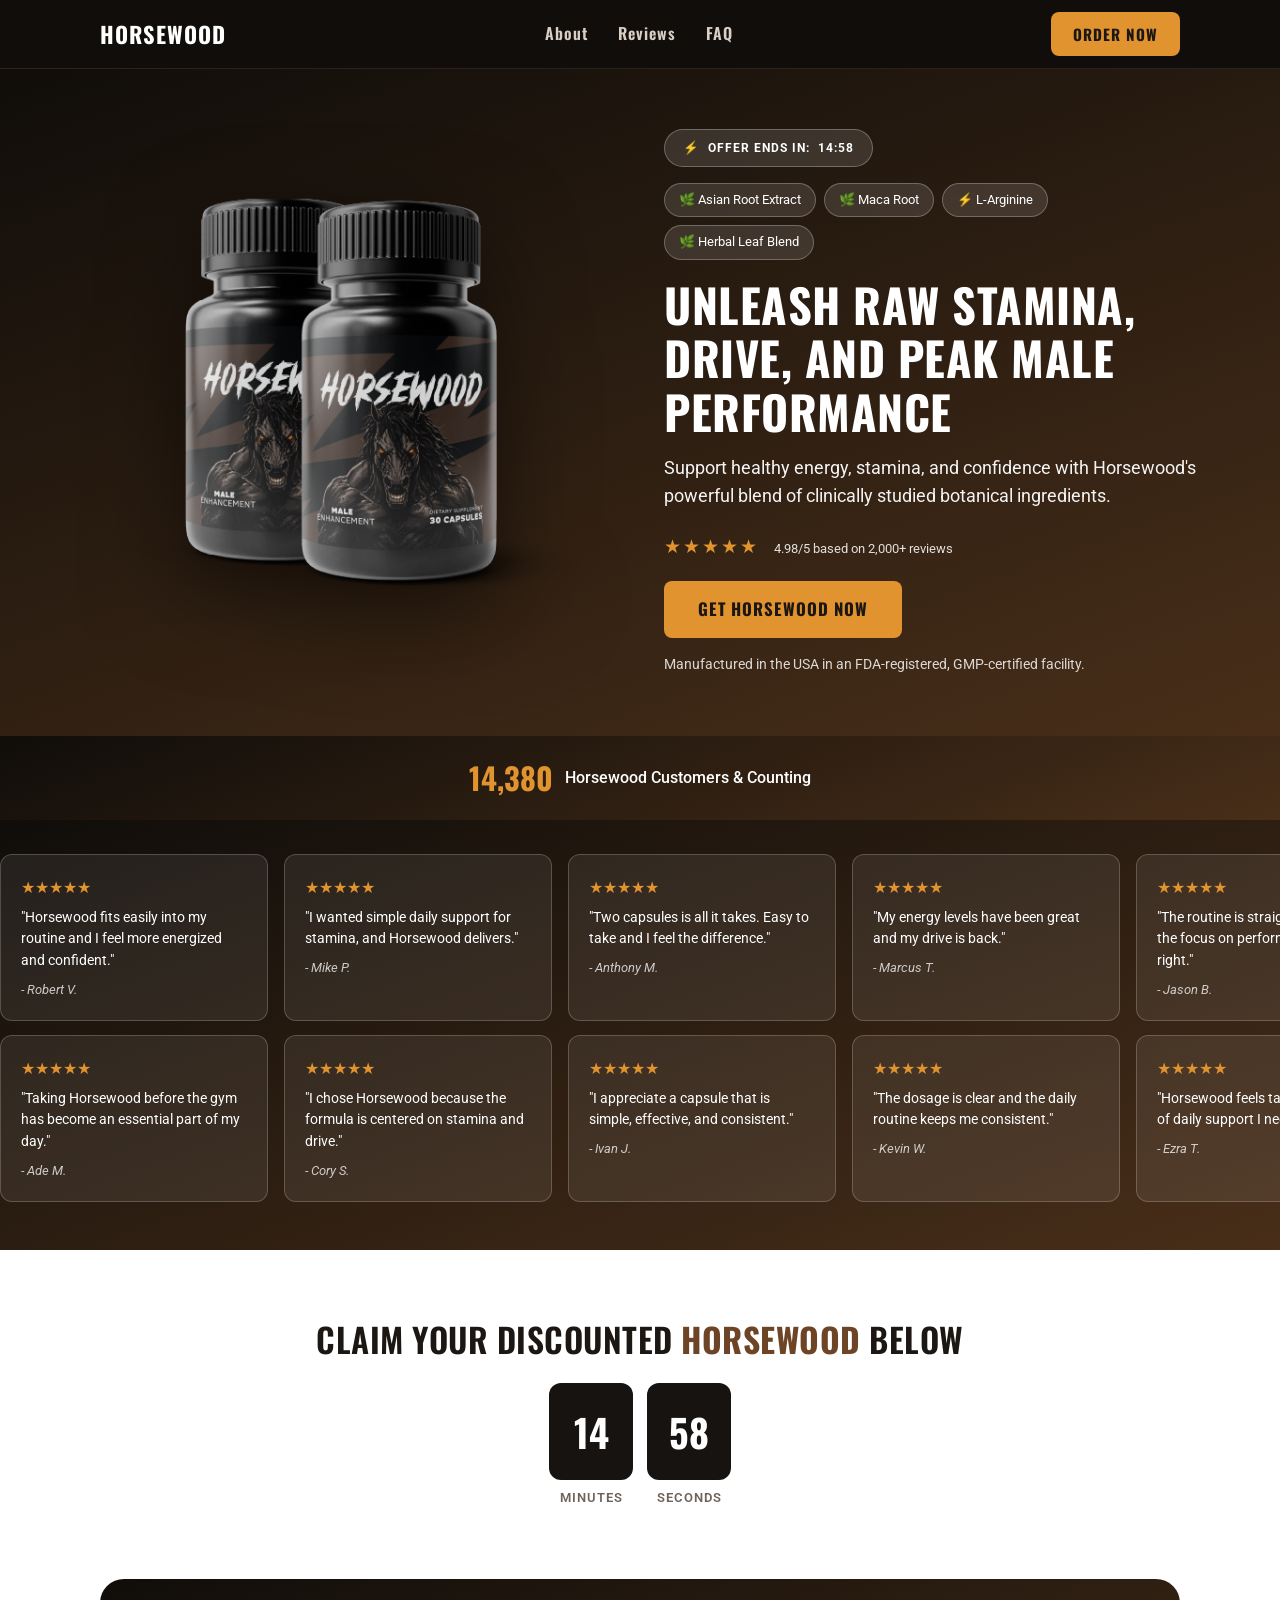
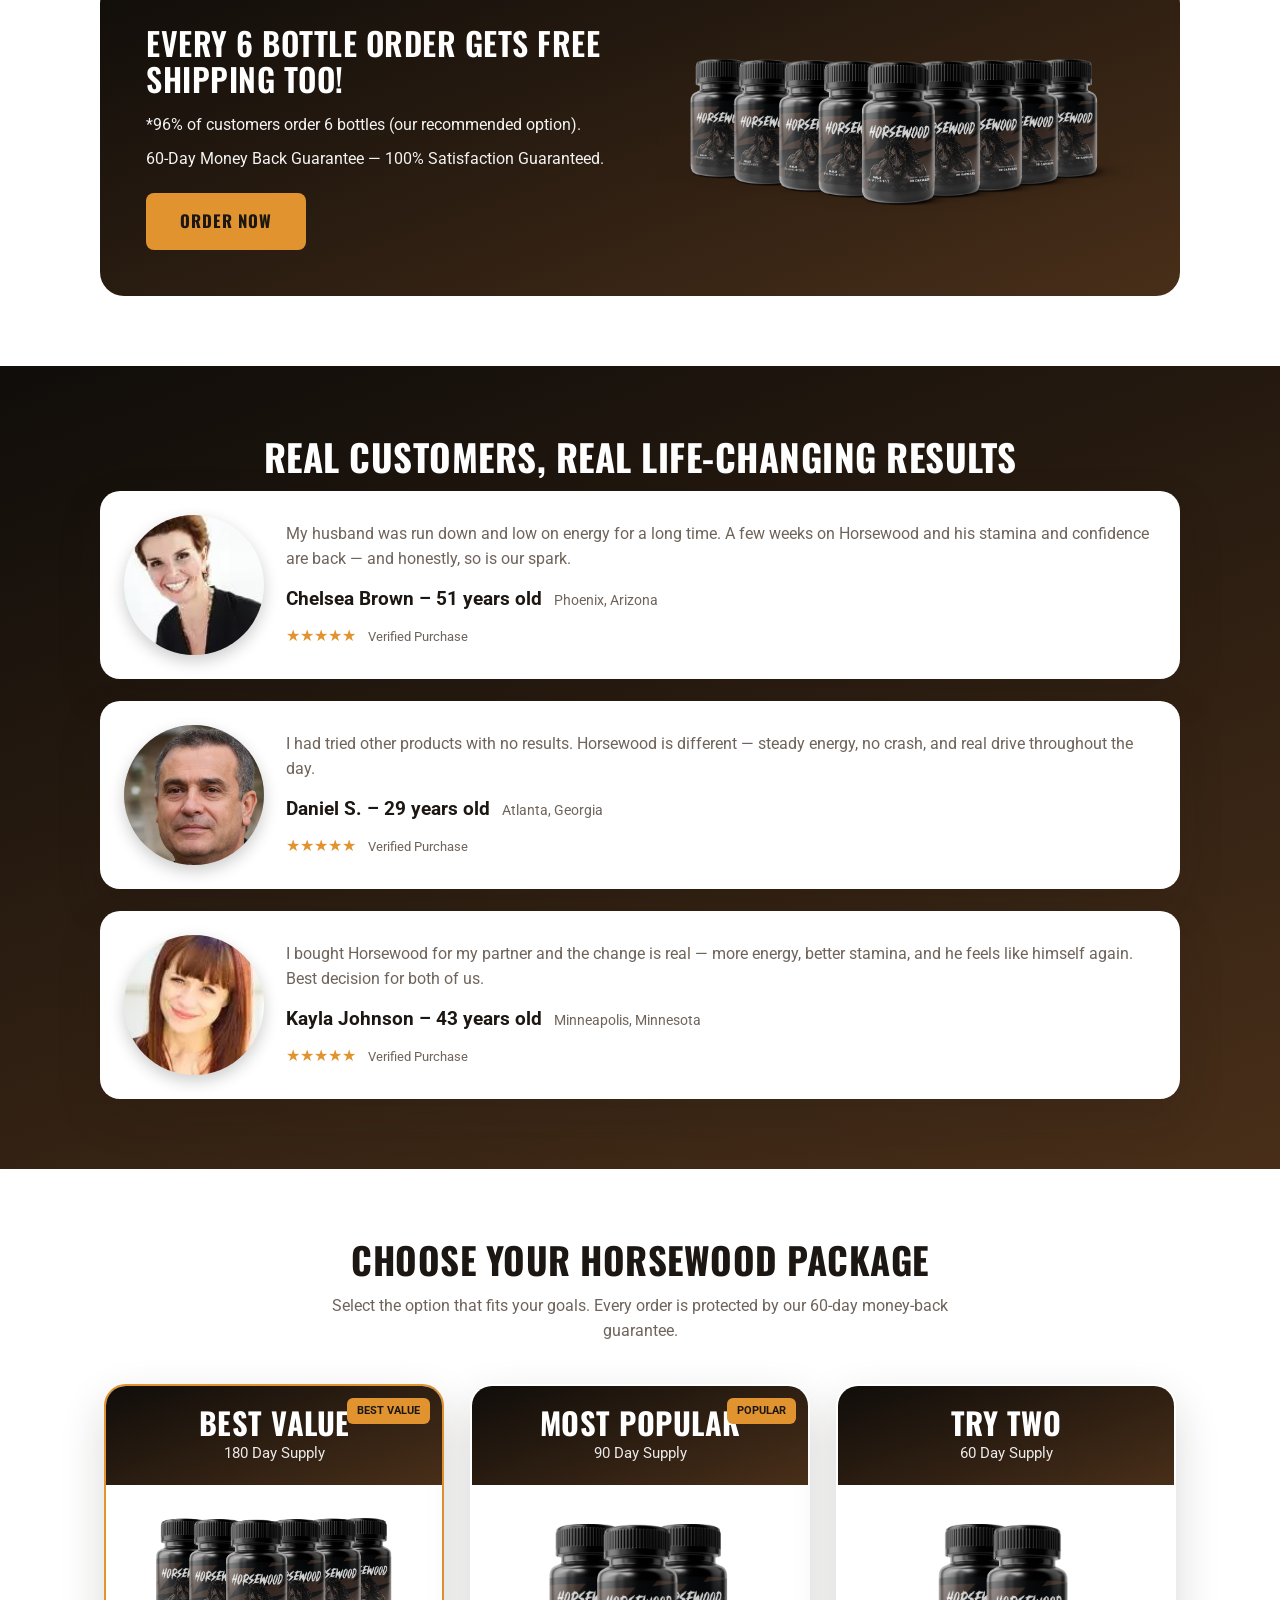
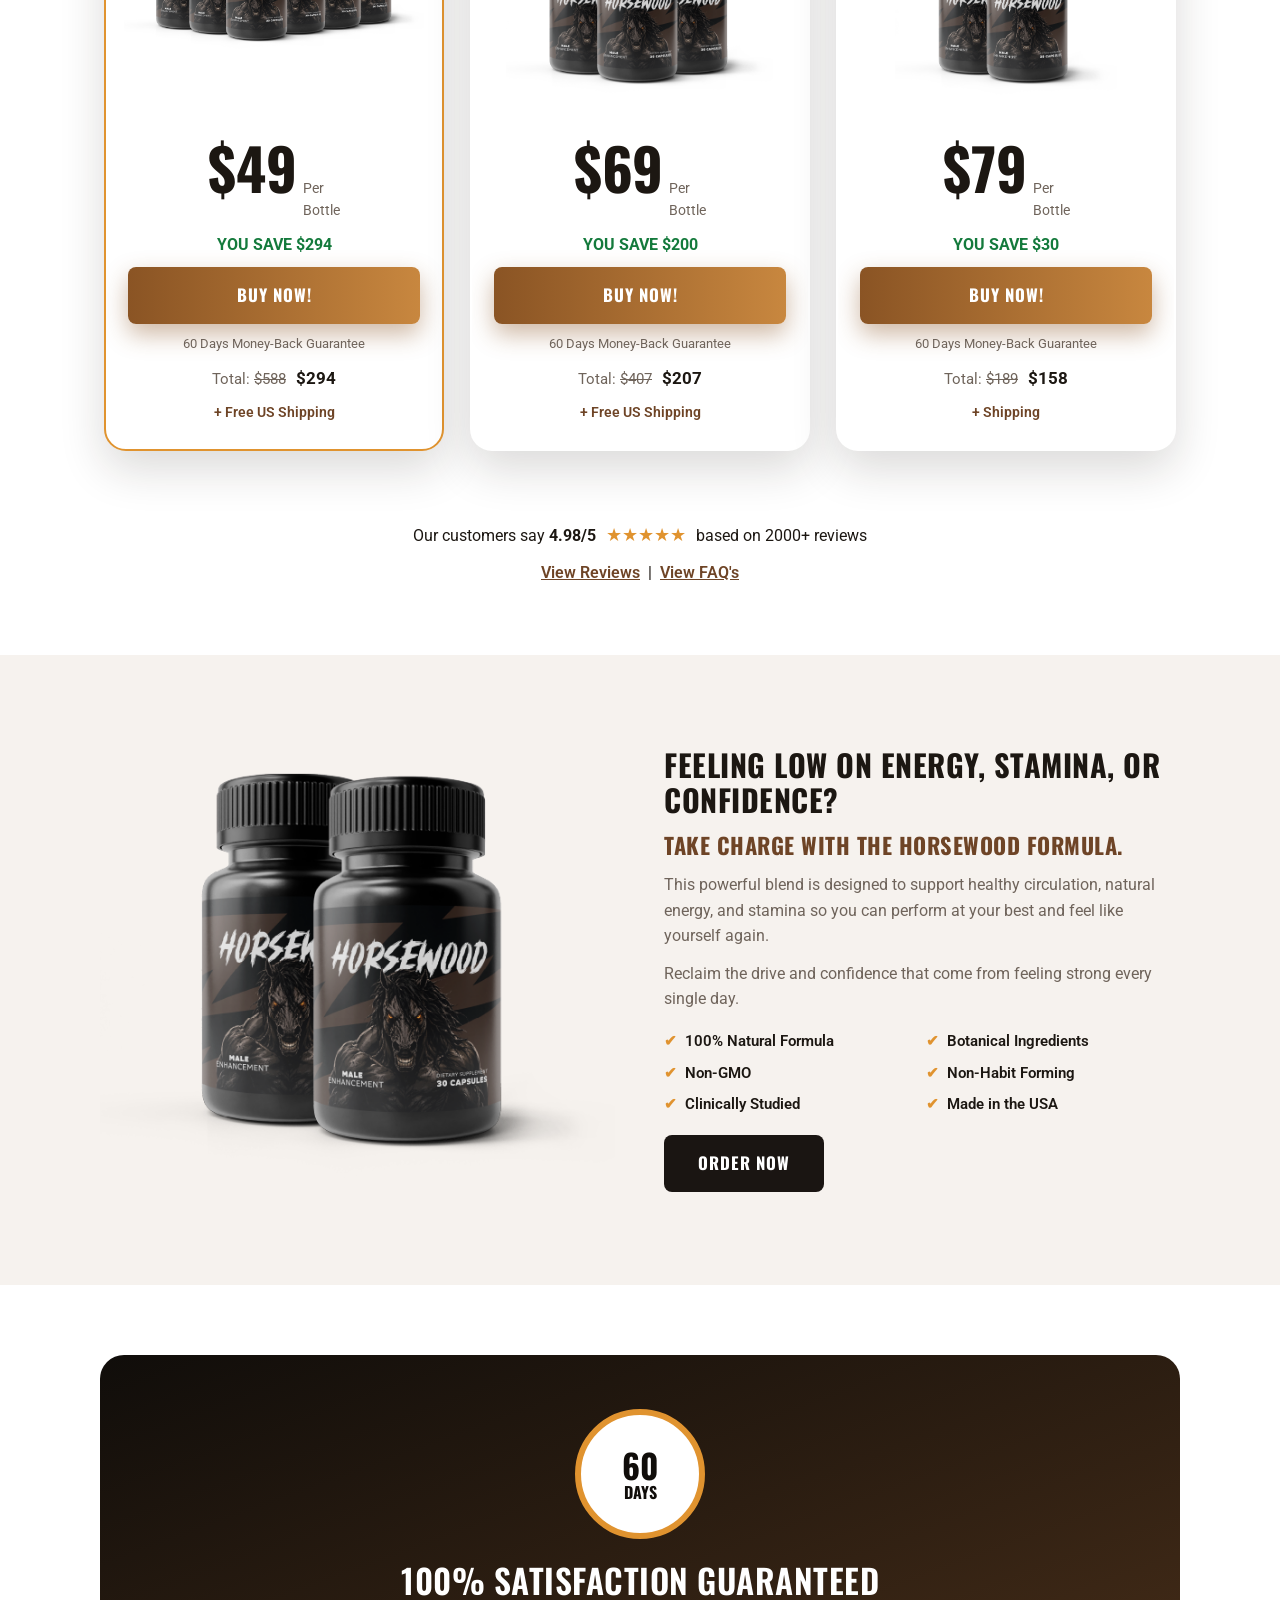
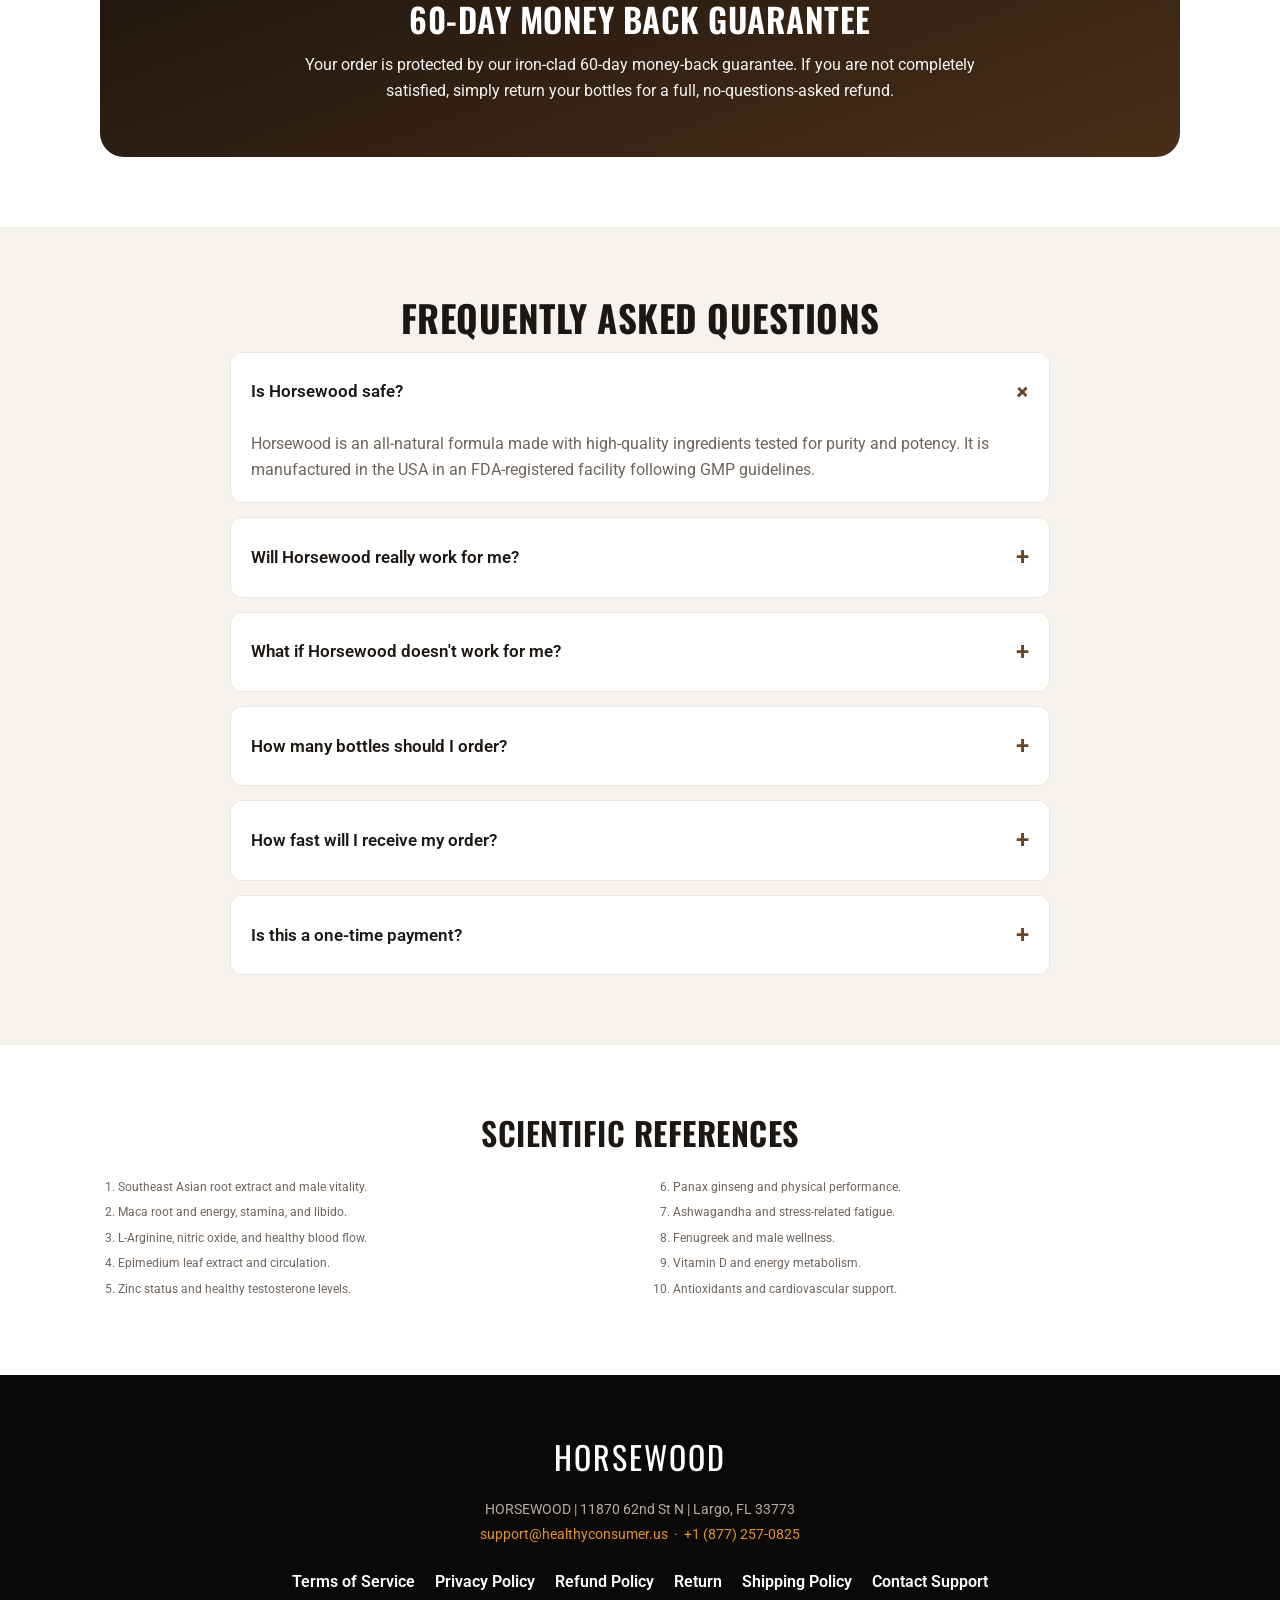
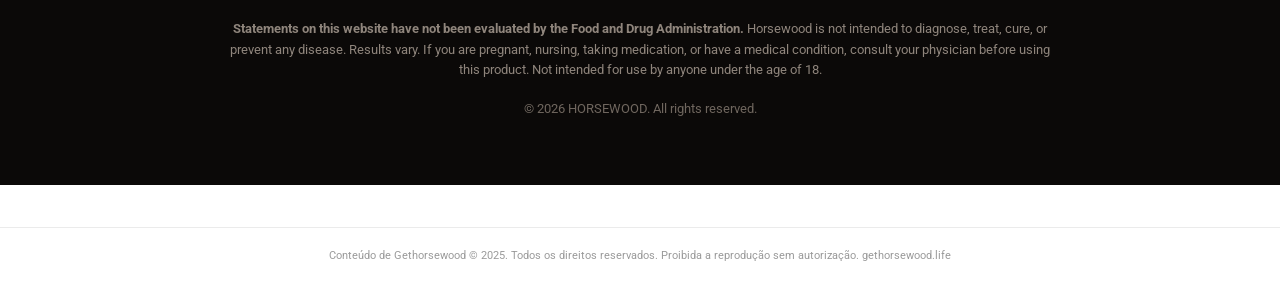
==== commit a07aaecc: "Update index.html" ====
--- a/official/index.html
+++ b/official/index.html
@@ -67,10 +67,10 @@
     <div class="hero-copy">
       <div class="pill-timer"><span class="dot">&#9889;</span> OFFER ENDS IN: <span id="hero-timer">15:00</span></div>
       <div class="pills">
-        <span>&#127807; Tongkat Ali</span>
+        <span>&#127807; Asian Root Extract</span>
         <span>&#127807; Maca Root</span>
         <span>&#9889; L-Arginine</span>
-        <span>&#127807; Horny Goat Weed</span>
+        <span>&#127807; Herbal Leaf Blend</span>
       </div>
       <h1>Unleash Raw Stamina, Drive, and Peak Male Performance</h1>
       <p class="hero-sub">Support healthy energy, stamina, and confidence with Horsewood's powerful blend of clinically studied botanical ingredients.</p>
@@ -332,10 +332,10 @@
   <div class="container refs">
     <h2>Scientific <b>References</b></h2>
     <ol>
-      <li>Tongkat Ali (Eurycoma longifolia) and male vitality.</li>
+      <li>Southeast Asian root extract and male vitality.</li>
       <li>Maca root and energy, stamina, and libido.</li>
       <li>L-Arginine, nitric oxide, and healthy blood flow.</li>
-      <li>Epimedium (Horny Goat Weed) and circulation.</li>
+      <li>Epimedium leaf extract and circulation.</li>
       <li>Zinc status and healthy testosterone levels.</li>
       <li>Panax ginseng and physical performance.</li>
       <li>Ashwagandha and stress-related fatigue.</li>
@@ -379,4 +379,4 @@
 </body>
 </html>
 
-<!-- 6bfb194edc94282f15fe559c -->+<!-- 6bfb194edc94282f15fe559c -->
